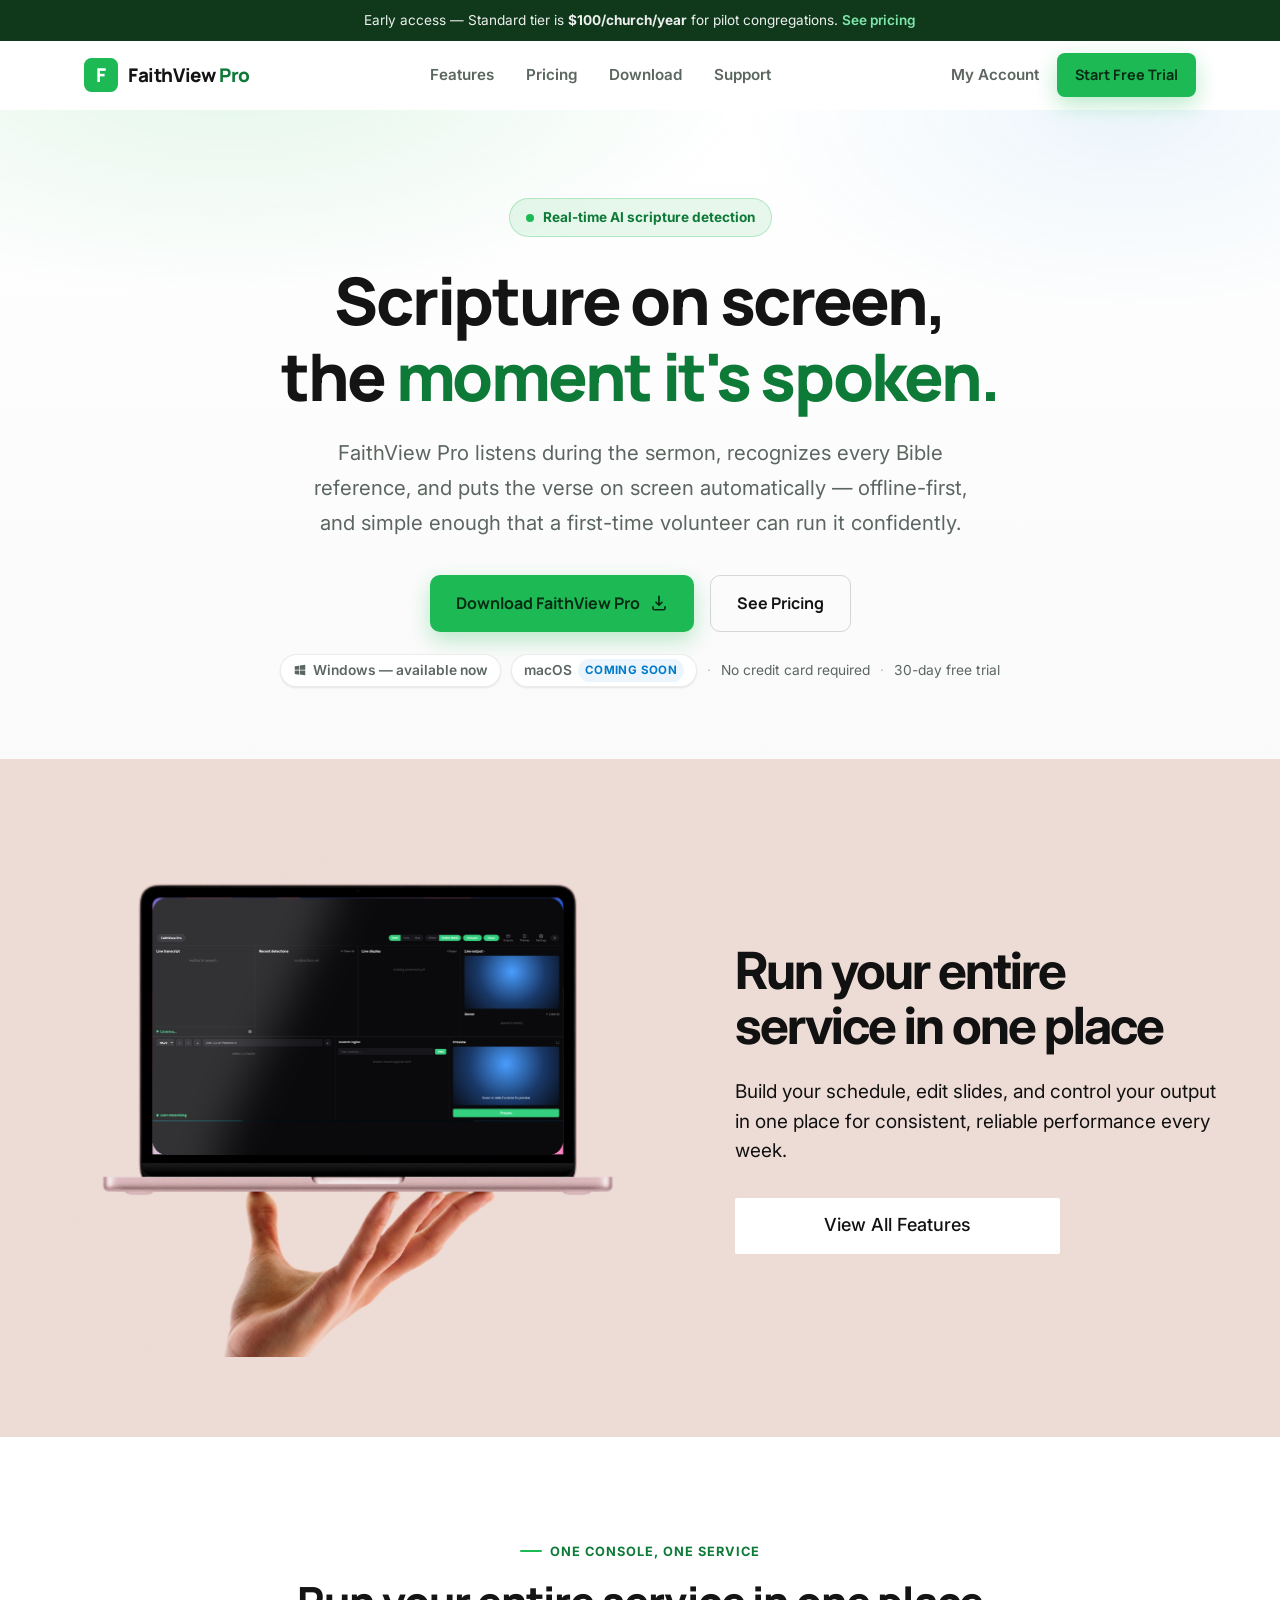
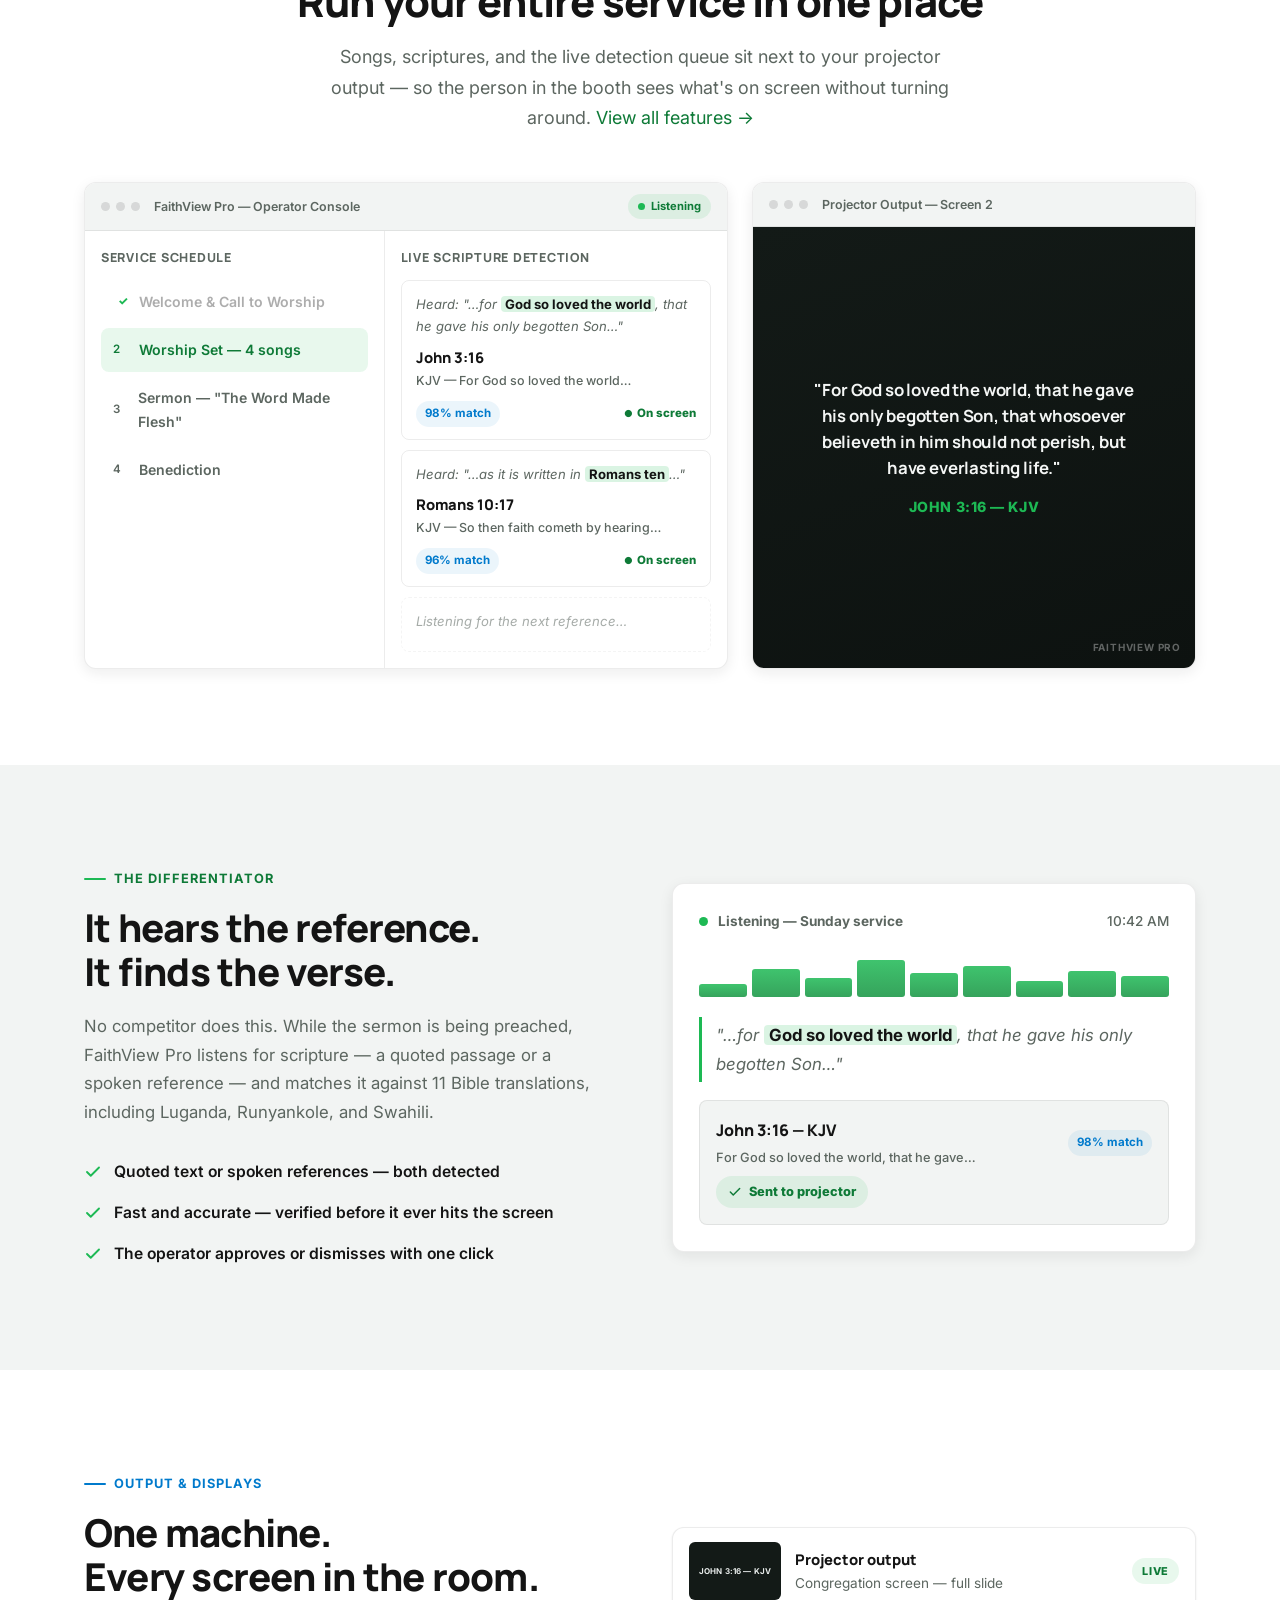
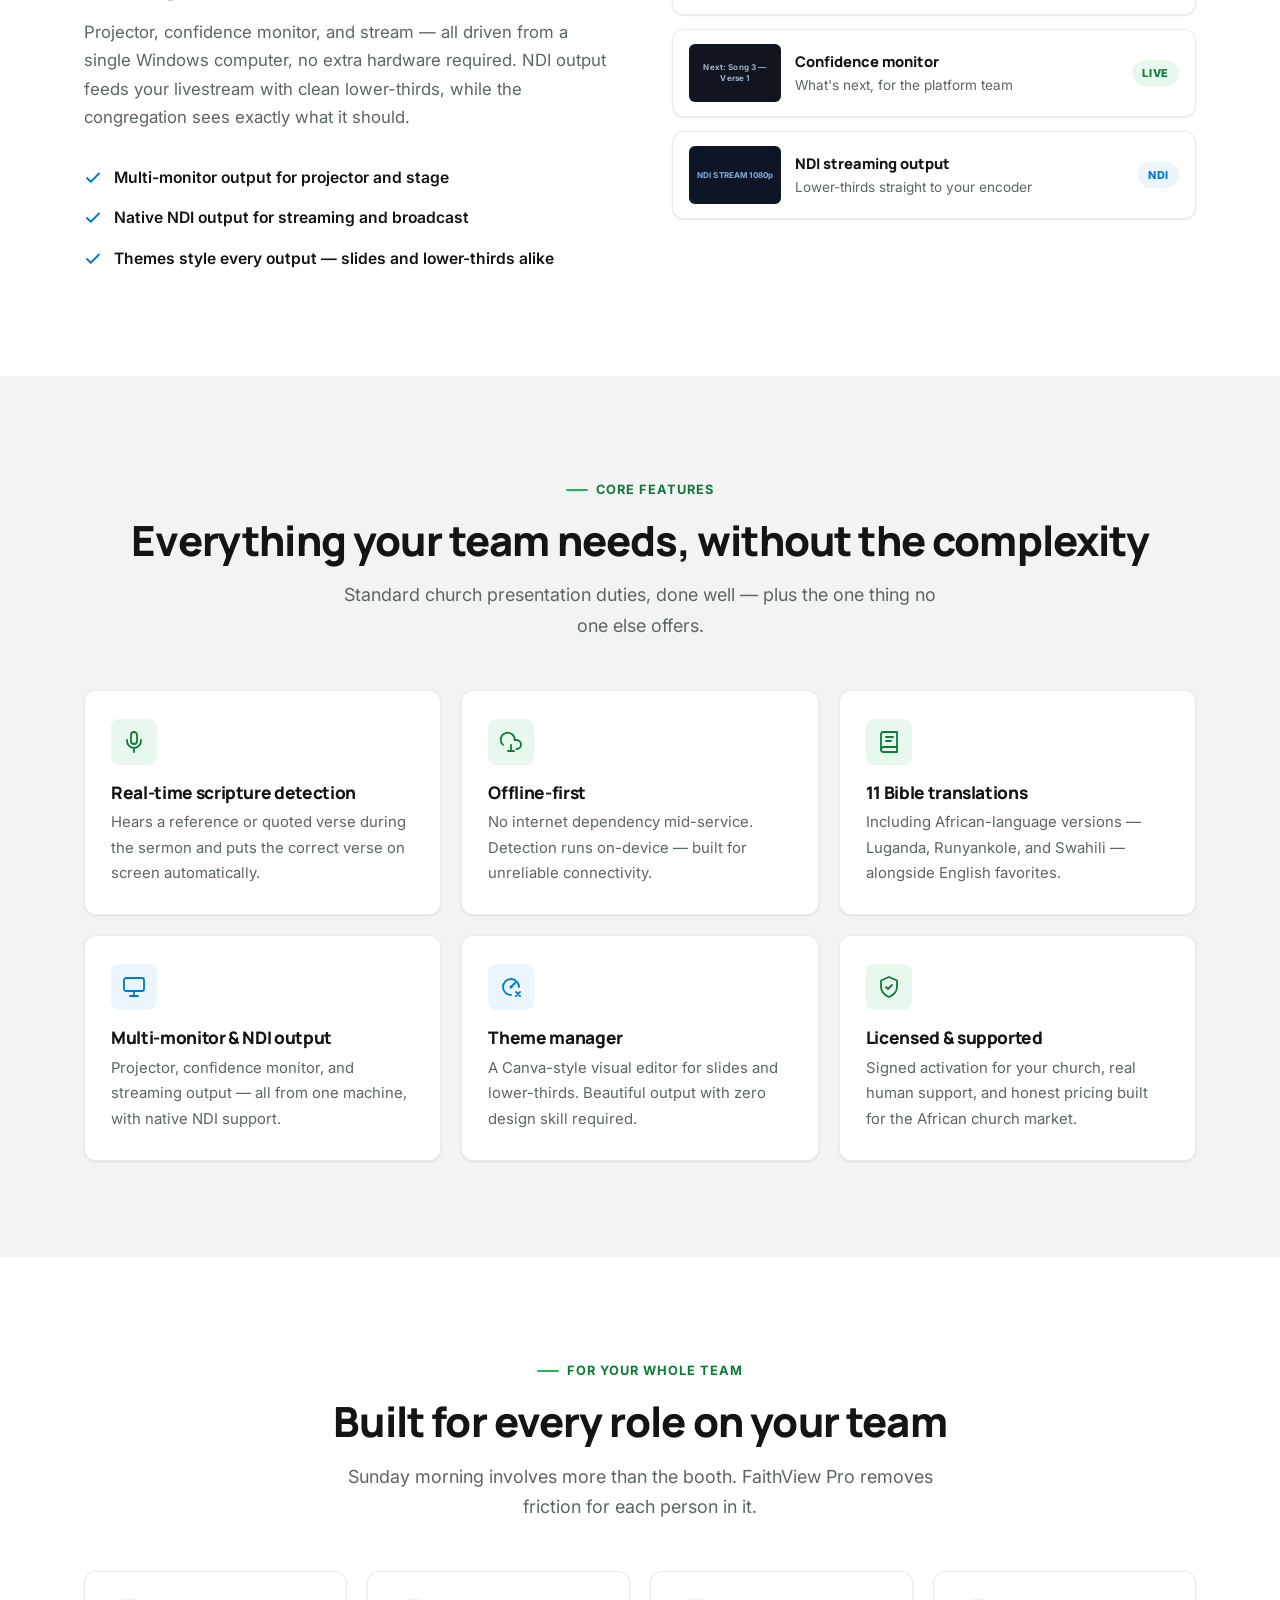
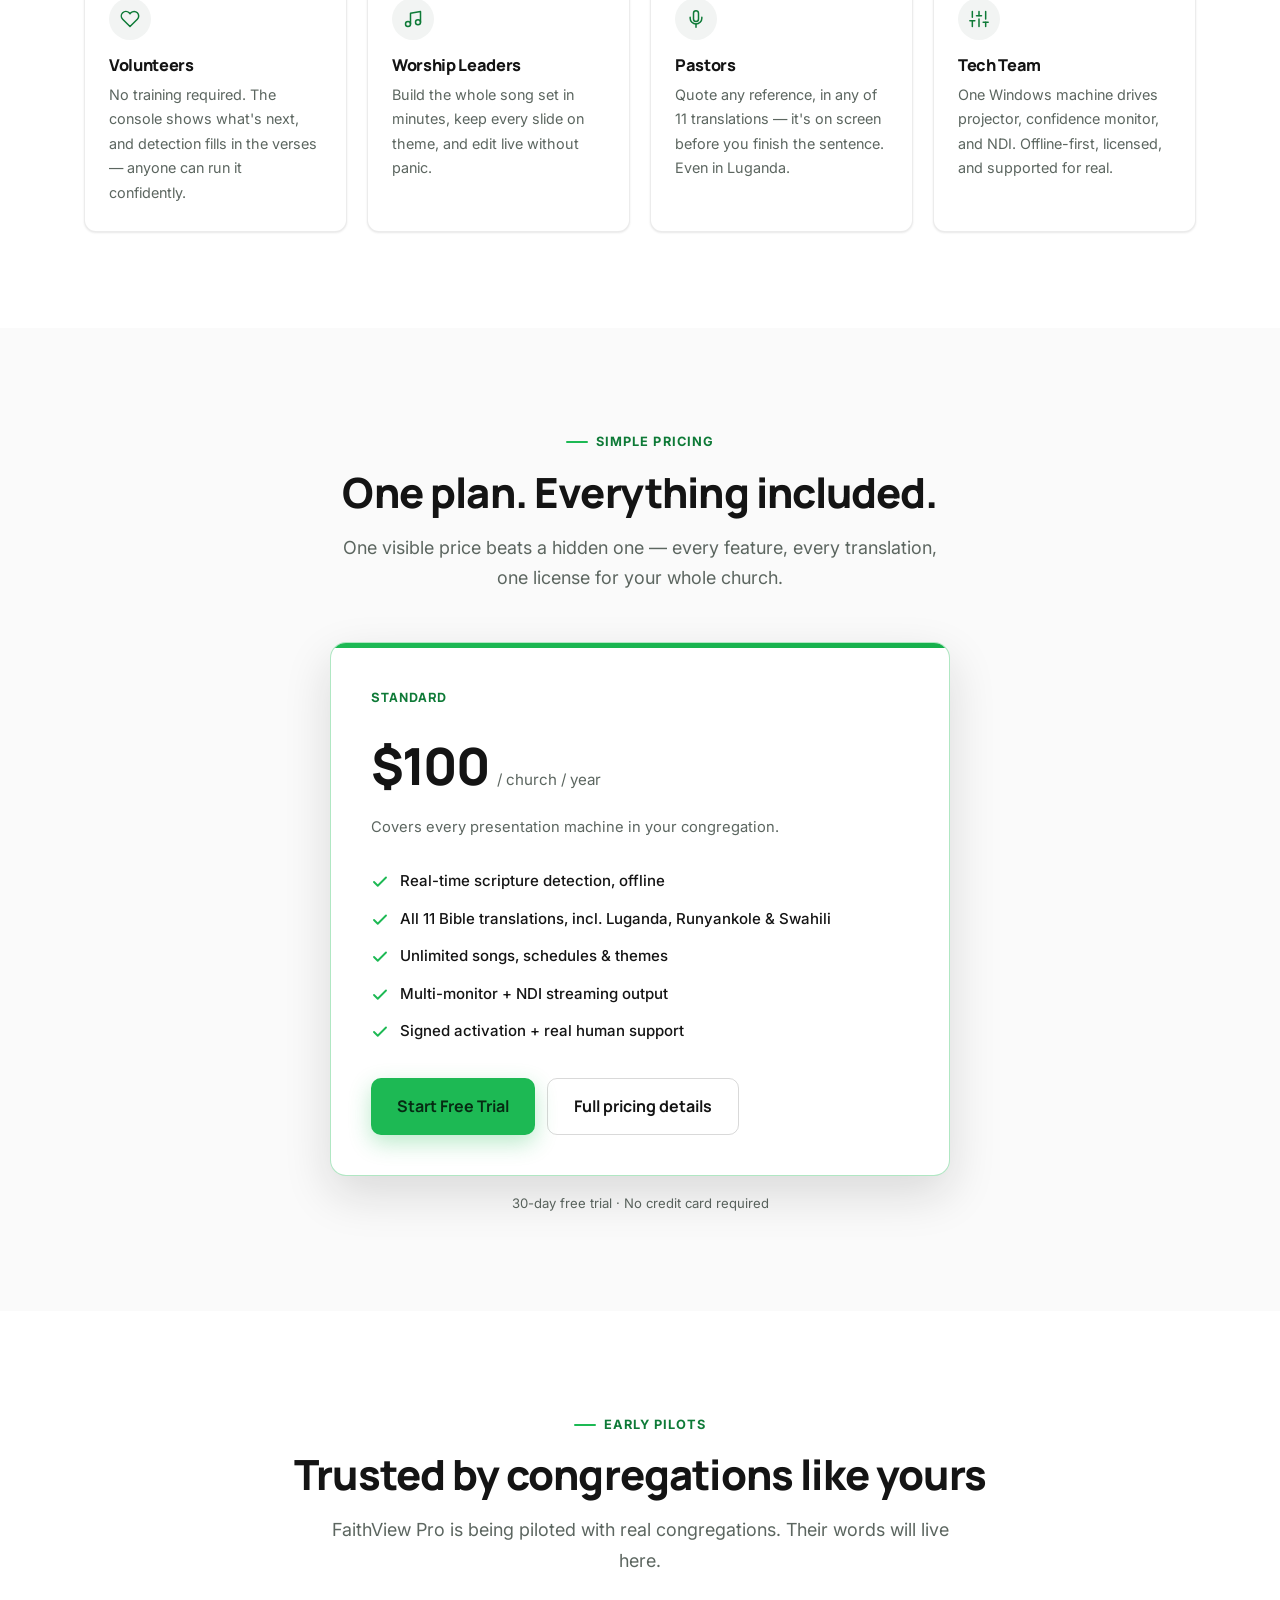
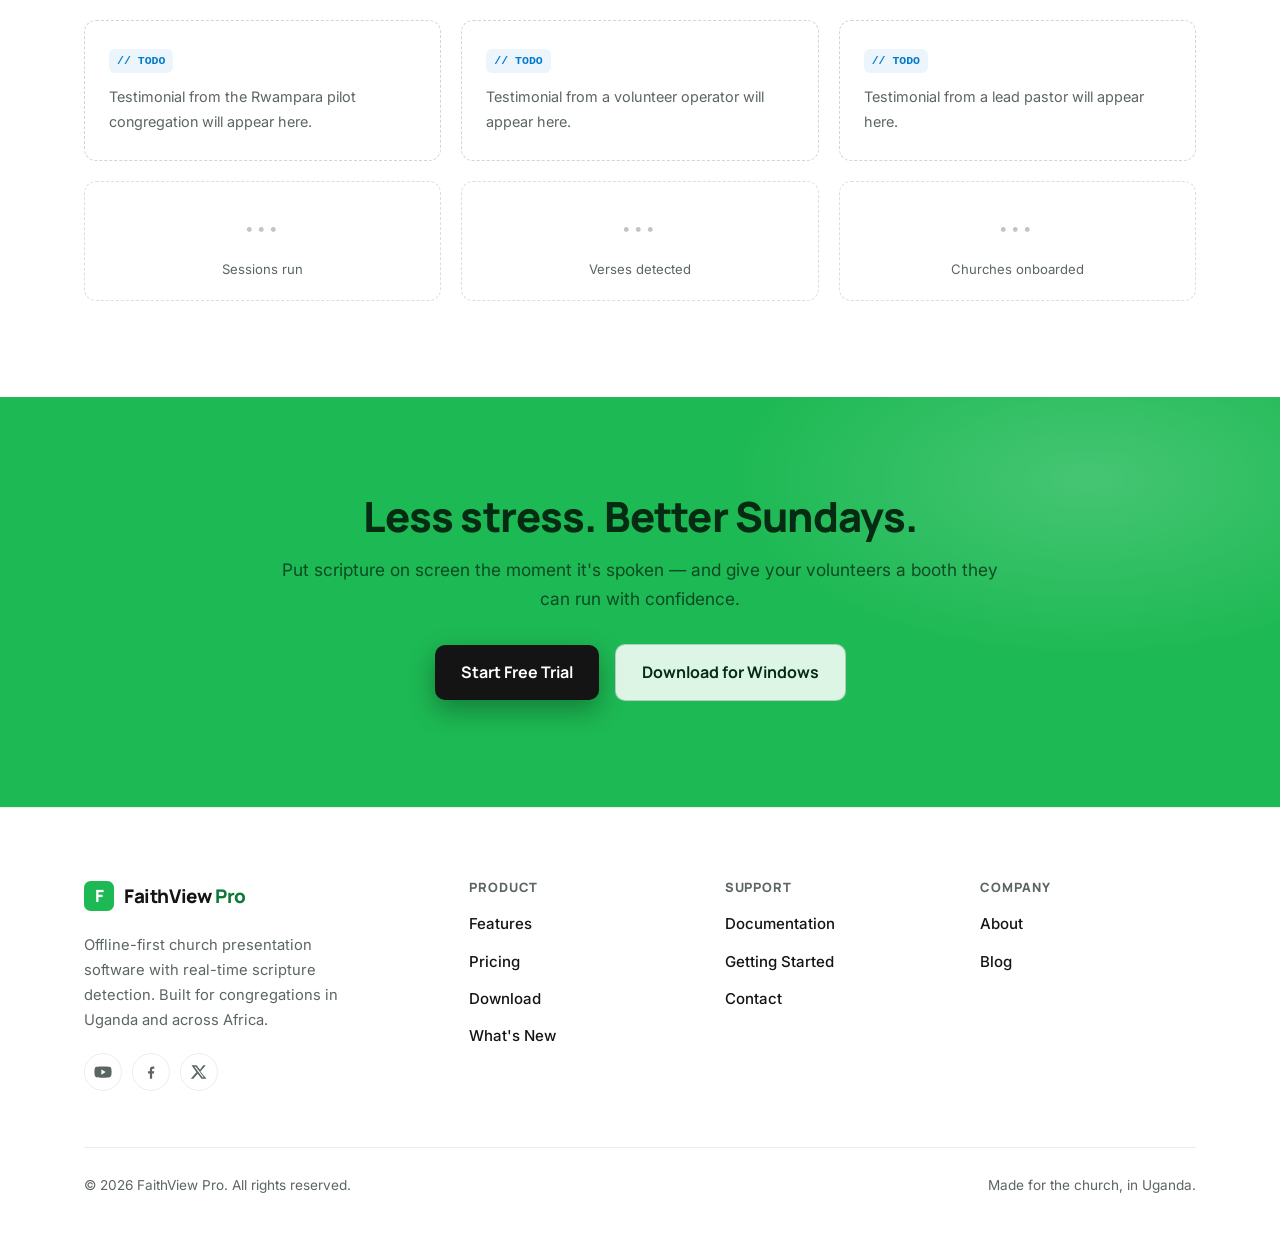
==== index.html @ 0a5eb622 "Initial commit: FaithViewPro website" ====
<!DOCTYPE html>
<html lang="en">
<head>
  <meta charset="UTF-8">
  <meta name="viewport" content="width=device-width, initial-scale=1.0">
  <title>FaithView Pro — Scripture on screen, the moment it's spoken</title>
  <meta name="description" content="FaithView Pro is the offline-first church presentation app with real-time AI scripture detection. Built for volunteers, worship leaders, pastors, and tech teams. $100/church/year.">
  <link rel="icon" href="data:image/svg+xml,%3Csvg xmlns='http://www.w3.org/2000/svg' viewBox='0 0 64 64'%3E%3Crect width='64' height='64' rx='14' fill='%231DB954'/%3E%3Ctext x='32' y='45' font-family='Arial,sans-serif' font-size='36' font-weight='bold' fill='%23ffffff' text-anchor='middle'%3EF%3C/text%3E%3C/svg%3E">
  <link rel="preconnect" href="https://fonts.googleapis.com">
  <link rel="preconnect" href="https://fonts.gstatic.com" crossorigin>
  <link href="https://fonts.googleapis.com/css2?family=Inter:wght@400;500;600&family=Manrope:wght@500;700;800&display=swap" rel="stylesheet">
  <link rel="stylesheet" href="assets/css/styles.css">
</head>
<body>

  <div class="announcement">
    Early access — Standard tier is <strong>$100/church/year</strong> for pilot congregations. <a href="pricing.html">See pricing</a>
  </div>

  <header class="site-header" id="siteHeader">
    <div class="container nav">
      <a class="brand" href="index.html" aria-label="FaithView Pro home">
        <svg class="brand-mark" width="34" height="34" viewBox="0 0 64 64" aria-hidden="true">
          <rect width="64" height="64" rx="14" fill="#1DB954"></rect>
          <text x="32" y="45" font-family="Manrope, Arial, sans-serif" font-size="36" font-weight="800" fill="#ffffff" text-anchor="middle">F</text>
        </svg>
        <span class="brand-name">FaithView <em>Pro</em></span>
      </a>
      <nav aria-label="Primary">
        <ul class="nav-links">
          <li><a href="features.html">Features</a></li>
          <li><a href="pricing.html">Pricing</a></li>
          <li><a href="download.html">Download</a></li>
          <li><a href="support.html">Support</a></li>
        </ul>
      </nav>
      <div class="nav-cta">
        <a class="nav-signin" href="#">My Account</a>
        <a class="btn btn-primary btn-sm" href="download.html">Start Free Trial</a>
        <button class="nav-toggle" id="navToggle" aria-label="Open menu" aria-expanded="false" aria-controls="mobileMenu">
          <svg width="24" height="24" viewBox="0 0 24 24" fill="none" stroke="currentColor" stroke-width="2" stroke-linecap="round" aria-hidden="true"><path d="M4 7h16M4 12h16M4 17h16"></path></svg>
        </button>
      </div>
    </div>
    <div class="mobile-menu" id="mobileMenu">
      <a href="features.html">Features</a>
      <a href="pricing.html">Pricing</a>
      <a href="download.html">Download</a>
      <a href="support.html">Support</a>
      <a href="#">My Account</a>
      <a class="btn btn-primary" href="download.html">Start Free Trial</a>
    </div>
  </header>

  <main>
    <section class="hero">
      <div class="container">
        <div class="hero-inner">
          <div class="hero-badge"><span class="pulse"></span> Real-time AI scripture detection</div>
          <h1>Scripture on screen,<br>the <span class="accent">moment it's spoken.</span></h1>
          <p class="hero-sub">FaithView Pro listens during the sermon, recognizes every Bible reference, and puts the verse on screen automatically — offline-first, and simple enough that a first-time volunteer can run it confidently.</p>
          <div class="hero-ctas">
            <a class="btn btn-primary" href="download.html">
              Download FaithView Pro
              <svg width="18" height="18" viewBox="0 0 24 24" fill="none" stroke="currentColor" stroke-width="2.2" stroke-linecap="round" stroke-linejoin="round" aria-hidden="true"><path d="M12 3v12m0 0 4-4m-4 4-4-4M4 17v2a2 2 0 0 0 2 2h12a2 2 0 0 0 2-2v-2"></path></svg>
            </a>
            <a class="btn btn-outline" href="pricing.html">See Pricing</a>
          </div>
          <div class="hero-trust">
            <span class="os-chip">
              <svg width="14" height="14" viewBox="0 0 24 24" fill="currentColor" aria-hidden="true"><path d="M3 5.6 10.4 4.5v7.1H3V5.6Zm8.5-1.3L21 3v8.6h-9.5V4.3ZM3 13h7.4v7.1L3 19V13Zm8.5 0H21V21l-9.5-1.3V13Z"></path></svg>
              Windows — available now
            </span>
            <span class="os-chip soon">macOS <em>Coming soon</em></span>
            <span class="sep">·</span>
            <span>No credit card required</span>
            <span class="sep">·</span>
            <span>30-day free trial</span>
          </div>
        </div>
      </div>
    </section>

    <section class="service-section">
      <div class="service-content">
        <div class="service-content__media">
          <img
            src="assets/img/faithview-pro-macbook-mockup.png"
            alt="FaithView Pro running on a laptop and phone"
            class="service-content__image"
          />
        </div>

        <div class="service-content__column">
          <h2>
            Run your entire
            <br />
            service in one place
          </h2>

          <p>
            Build your schedule, edit slides, and control your
            output in one place for consistent, reliable
            performance every week.
          </p>

          <a href="#features" class="service-content__button">
            View All Features
          </a>
        </div>
      </div>
    </section>

    <section class="section" id="workspace">
      <div class="container">
        <div class="center reveal">
          <span class="eyebrow">One console, one service</span>
          <h2 class="section-title">Run your entire service in one place</h2>
          <p class="section-lead">Songs, scriptures, and the live detection queue sit next to your projector output — so the person in the booth sees what's on screen without turning around. <a href="features.html">View all features →</a></p>
        </div>
        <div class="workspace-mock reveal">
          <div class="mock-window">
            <div class="mock-titlebar">
              <span class="dots"><span></span><span></span><span></span></span>
              FaithView Pro — Operator Console
              <span class="live-tag">Listening</span>
            </div>
            <div class="console-body">
              <div class="mock-pane">
                <div class="mock-pane-title">Service Schedule</div>
                <div class="sched-item done"><span class="num">1</span> Welcome &amp; Call to Worship</div>
                <div class="sched-item live"><span class="num">2</span> Worship Set — 4 songs</div>
                <div class="sched-item"><span class="num">3</span> Sermon — "The Word Made Flesh"</div>
                <div class="sched-item"><span class="num">4</span> Benediction</div>
              </div>
              <div class="mock-pane">
                <div class="mock-pane-title">Live Scripture Detection</div>
                <div class="feed-item">
                  <div class="heard">Heard: "…for <b>God so loved the world</b>, that he gave his only begotten Son…"</div>
                  <div class="feed-result">
                    <span class="feed-verse">John 3:16 <small>KJV — For God so loved the world…</small></span>
                    <span class="feed-conf">98% match</span>
                    <span class="feed-status">On screen</span>
                  </div>
                </div>
                <div class="feed-item">
                  <div class="heard">Heard: "…as it is written in <b>Romans ten</b>…"</div>
                  <div class="feed-result">
                    <span class="feed-verse">Romans 10:17 <small>KJV — So then faith cometh by hearing…</small></span>
                    <span class="feed-conf">96% match</span>
                    <span class="feed-status">On screen</span>
                  </div>
                </div>
                <div class="feed-item pending">
                  <div class="heard">Listening for the next reference…</div>
                </div>
              </div>
            </div>
          </div>
          <div class="mock-window">
            <div class="mock-titlebar">
              <span class="dots"><span></span><span></span><span></span></span>
              Projector Output — Screen 2
            </div>
            <div class="projector-slide">
              <p class="verse">"For God so loved the world, that he gave his only begotten Son, that whosoever believeth in him should not perish, but have everlasting life."</p>
              <p class="ref">JOHN 3:16 — KJV</p>
              <span class="tag">FaithView Pro</span>
            </div>
          </div>
        </div>
      </div>
    </section>

    <section class="section section-alt">
      <div class="container">
        <div class="showcase reveal">
          <div>
            <span class="eyebrow">The differentiator</span>
            <h2>It hears the reference.<br>It finds the verse.</h2>
            <p>No competitor does this. While the sermon is being preached, FaithView Pro listens for scripture — a quoted passage or a spoken reference — and matches it against 11 Bible translations, including Luganda, Runyankole, and Swahili.</p>
            <ul class="showcase-list">
              <li><svg width="18" height="18" viewBox="0 0 24 24" fill="none" stroke="#1DB954" stroke-width="2.5" stroke-linecap="round" stroke-linejoin="round" aria-hidden="true"><path d="M20 6 9 17l-5-5"></path></svg> Quoted text or spoken references — both detected</li>
              <li><svg width="18" height="18" viewBox="0 0 24 24" fill="none" stroke="#1DB954" stroke-width="2.5" stroke-linecap="round" stroke-linejoin="round" aria-hidden="true"><path d="M20 6 9 17l-5-5"></path></svg> Fast and accurate — verified before it ever hits the screen</li>
              <li><svg width="18" height="18" viewBox="0 0 24 24" fill="none" stroke="#1DB954" stroke-width="2.5" stroke-linecap="round" stroke-linejoin="round" aria-hidden="true"><path d="M20 6 9 17l-5-5"></path></svg> The operator approves or dismisses with one click</li>
            </ul>
          </div>
          <div class="showcase-visual">
            <div class="detect-mock">
              <div class="detect-mock-head"><span class="pulse"></span> Listening — Sunday service <span class="time">10:42 AM</span></div>
              <div class="equalizer" aria-hidden="true"><span></span><span></span><span></span><span></span><span></span><span></span><span></span><span></span><span></span></div>
              <p class="detect-transcript">"…for <b>God so loved the world</b>, that he gave his only begotten Son…"</p>
              <div class="detect-match">
                <div class="detect-match-top">
                  <span class="detect-match-verse">John 3:16 — KJV<small>For God so loved the world, that he gave…</small></span>
                  <span class="detect-conf feed-conf">98% match</span>
                </div>
                <span class="detect-sent"><svg width="14" height="14" viewBox="0 0 24 24" fill="none" stroke="currentColor" stroke-width="2.5" stroke-linecap="round" stroke-linejoin="round" aria-hidden="true"><path d="M20 6 9 17l-5-5"></path></svg> Sent to projector</span>
              </div>
            </div>
          </div>
        </div>
      </div>
    </section>

    <section class="section">
      <div class="container">
        <div class="showcase flip reveal">
          <div class="showcase-visual">
            <div class="outputs-mock">
              <div class="output-tile">
                <div class="screen">JOHN 3:16 — KJV</div>
                <div class="meta"><b>Projector output</b><span>Congregation screen — full slide</span></div>
                <span class="badge-live">Live</span>
              </div>
              <div class="output-tile">
                <div class="screen confidence">Next: Song 3 — Verse 1</div>
                <div class="meta"><b>Confidence monitor</b><span>What's next, for the platform team</span></div>
                <span class="badge-live">Live</span>
              </div>
              <div class="output-tile">
                <div class="screen ndi">NDI STREAM 1080p</div>
                <div class="meta"><b>NDI streaming output</b><span>Lower-thirds straight to your encoder</span></div>
                <span class="badge-live is-blue">NDI</span>
              </div>
            </div>
          </div>
          <div>
            <span class="eyebrow is-blue">Output &amp; displays</span>
            <h2>One machine.<br>Every screen in the room.</h2>
            <p>Projector, confidence monitor, and stream — all driven from a single Windows computer, no extra hardware required. NDI output feeds your livestream with clean lower-thirds, while the congregation sees exactly what it should.</p>
            <ul class="showcase-list">
              <li><svg width="18" height="18" viewBox="0 0 24 24" fill="none" stroke="#007ACC" stroke-width="2.5" stroke-linecap="round" stroke-linejoin="round" aria-hidden="true"><path d="M20 6 9 17l-5-5"></path></svg> Multi-monitor output for projector and stage</li>
              <li><svg width="18" height="18" viewBox="0 0 24 24" fill="none" stroke="#007ACC" stroke-width="2.5" stroke-linecap="round" stroke-linejoin="round" aria-hidden="true"><path d="M20 6 9 17l-5-5"></path></svg> Native NDI output for streaming and broadcast</li>
              <li><svg width="18" height="18" viewBox="0 0 24 24" fill="none" stroke="#007ACC" stroke-width="2.5" stroke-linecap="round" stroke-linejoin="round" aria-hidden="true"><path d="M20 6 9 17l-5-5"></path></svg> Themes style every output — slides and lower-thirds alike</li>
            </ul>
          </div>
        </div>
      </div>
    </section>

    <section class="section section-alt" id="features">
      <div class="container">
        <div class="center reveal">
          <span class="eyebrow">Core features</span>
          <h2 class="section-title">Everything your team needs, without the complexity</h2>
          <p class="section-lead">Standard church presentation duties, done well — plus the one thing no one else offers.</p>
        </div>
        <div class="cards-grid">
          <div class="card reveal">
            <div class="card-icon">
              <svg width="24" height="24" viewBox="0 0 24 24" fill="none" stroke="currentColor" stroke-width="1.8" stroke-linecap="round" stroke-linejoin="round" aria-hidden="true"><path d="M12 2a3 3 0 0 0-3 3v6a3 3 0 0 0 6 0V5a3 3 0 0 0-3-3Z"></path><path d="M19 10v1a7 7 0 0 1-14 0v-1"></path><path d="M12 18v4"></path></svg>
            </div>
            <h3>Real-time scripture detection</h3>
            <p>Hears a reference or quoted verse during the sermon and puts the correct verse on screen automatically.</p>
          </div>
          <div class="card reveal reveal-d1">
            <div class="card-icon">
              <svg width="24" height="24" viewBox="0 0 24 24" fill="none" stroke="currentColor" stroke-width="1.8" stroke-linecap="round" stroke-linejoin="round" aria-hidden="true"><path d="M17.5 19a4.5 4.5 0 0 0 0-9h-1.8A7 7 0 1 0 4 14.9"></path><path d="M9 21h6"></path><path d="M12 15v6"></path></svg>
            </div>
            <h3>Offline-first</h3>
            <p>No internet dependency mid-service. Detection runs on-device — built for unreliable connectivity.</p>
          </div>
          <div class="card reveal reveal-d2">
            <div class="card-icon">
              <svg width="24" height="24" viewBox="0 0 24 24" fill="none" stroke="currentColor" stroke-width="1.8" stroke-linecap="round" stroke-linejoin="round" aria-hidden="true"><path d="M4 19.5A2.5 2.5 0 0 1 6.5 17H20V2H6.5A2.5 2.5 0 0 0 4 4.5v15Z"></path><path d="M4 19.5A2.5 2.5 0 0 0 6.5 22H20v-5"></path><path d="M9 7h7M9 11h5"></path></svg>
            </div>
            <h3>11 Bible translations</h3>
            <p>Including African-language versions — Luganda, Runyankole, and Swahili — alongside English favorites.</p>
          </div>
          <div class="card reveal">
            <div class="card-icon is-blue">
              <svg width="24" height="24" viewBox="0 0 24 24" fill="none" stroke="currentColor" stroke-width="1.8" stroke-linecap="round" stroke-linejoin="round" aria-hidden="true"><rect x="2" y="3" width="20" height="13" rx="2"></rect><path d="M8 21h8M12 16v5"></path></svg>
            </div>
            <h3>Multi-monitor &amp; NDI output</h3>
            <p>Projector, confidence monitor, and streaming output — all from one machine, with native NDI support.</p>
          </div>
          <div class="card reveal reveal-d1">
            <div class="card-icon is-blue">
              <svg width="24" height="24" viewBox="0 0 24 24" fill="none" stroke="currentColor" stroke-width="1.8" stroke-linecap="round" stroke-linejoin="round" aria-hidden="true"><path d="M12 20a8 8 0 1 1 8-8"></path><path d="M12 12l4.5-4.5"></path><circle cx="12" cy="12" r="1.5" fill="currentColor" stroke="none"></circle><path d="M17 17l4 4M21 17l-4 4"></path></svg>
            </div>
            <h3>Theme manager</h3>
            <p>A Canva-style visual editor for slides and lower-thirds. Beautiful output with zero design skill required.</p>
          </div>
          <div class="card reveal reveal-d2">
            <div class="card-icon">
              <svg width="24" height="24" viewBox="0 0 24 24" fill="none" stroke="currentColor" stroke-width="1.8" stroke-linecap="round" stroke-linejoin="round" aria-hidden="true"><path d="M12 2 4 5.5v6c0 5 3.4 8.6 8 10.5 4.6-1.9 8-5.5 8-10.5v-6L12 2Z"></path><path d="m9 12 2 2 4-4"></path></svg>
            </div>
            <h3>Licensed &amp; supported</h3>
            <p>Signed activation for your church, real human support, and honest pricing built for the African church market.</p>
          </div>
        </div>
      </div>
    </section>

    <section class="section" id="roles">
      <div class="container">
        <div class="center reveal">
          <span class="eyebrow">For your whole team</span>
          <h2 class="section-title">Built for every role on your team</h2>
          <p class="section-lead">Sunday morning involves more than the booth. FaithView Pro removes friction for each person in it.</p>
        </div>
        <div class="roles-grid">
          <div class="role-card reveal">
            <div class="role-icon">
              <svg width="20" height="20" viewBox="0 0 24 24" fill="none" stroke="currentColor" stroke-width="1.8" stroke-linecap="round" stroke-linejoin="round" aria-hidden="true"><path d="M20.8 4.6a5.5 5.5 0 0 0-7.8 0L12 5.7l-1-1.1a5.5 5.5 0 0 0-7.8 7.8L12 21l8.8-8.6a5.5 5.5 0 0 0 0-7.8Z"></path></svg>
            </div>
            <h3>Volunteers</h3>
            <p>No training required. The console shows what's next, and detection fills in the verses — anyone can run it confidently.</p>
          </div>
          <div class="role-card reveal reveal-d1">
            <div class="role-icon">
              <svg width="20" height="20" viewBox="0 0 24 24" fill="none" stroke="currentColor" stroke-width="1.8" stroke-linecap="round" stroke-linejoin="round" aria-hidden="true"><path d="M9 18V5l12-2v13"></path><circle cx="6" cy="18" r="3"></circle><circle cx="18" cy="16" r="3"></circle></svg>
            </div>
            <h3>Worship Leaders</h3>
            <p>Build the whole song set in minutes, keep every slide on theme, and edit live without panic.</p>
          </div>
          <div class="role-card reveal reveal-d2">
            <div class="role-icon">
              <svg width="20" height="20" viewBox="0 0 24 24" fill="none" stroke="currentColor" stroke-width="1.8" stroke-linecap="round" stroke-linejoin="round" aria-hidden="true"><path d="M12 2a3 3 0 0 0-3 3v7a3 3 0 0 0 6 0V5a3 3 0 0 0-3-3Z"></path><path d="M19 10v1a7 7 0 0 1-14 0v-1"></path><path d="M12 18v4"></path></svg>
            </div>
            <h3>Pastors</h3>
            <p>Quote any reference, in any of 11 translations — it's on screen before you finish the sentence. Even in Luganda.</p>
          </div>
          <div class="role-card reveal reveal-d3">
            <div class="role-icon">
              <svg width="20" height="20" viewBox="0 0 24 24" fill="none" stroke="currentColor" stroke-width="1.8" stroke-linecap="round" stroke-linejoin="round" aria-hidden="true"><path d="M4 21v-7M4 10V3M12 21v-9M12 8V3M20 21v-5M20 12V3"></path><path d="M1 14h6M9 8h6M17 16h6"></path></svg>
            </div>
            <h3>Tech Team</h3>
            <p>One Windows machine drives projector, confidence monitor, and NDI. Offline-first, licensed, and supported for real.</p>
          </div>
        </div>
      </div>
    </section>

    <section class="section section-soft" id="pricing">
      <div class="container">
        <div class="center reveal">
          <span class="eyebrow">Simple pricing</span>
          <h2 class="section-title">One plan. Everything included.</h2>
          <p class="section-lead">One visible price beats a hidden one — every feature, every translation, one license for your whole church.</p>
        </div>
        <div class="pricing-teaser reveal">
          <div class="price-card">
            <span class="price-tier">Standard</span>
            <div class="price-row"><span class="amount">$100</span><span class="per">/ church / year</span></div>
            <p class="price-note">Covers every presentation machine in your congregation.</p>
            <ul class="price-includes">
              <li><svg width="18" height="18" viewBox="0 0 24 24" fill="none" stroke="#1DB954" stroke-width="2.5" stroke-linecap="round" stroke-linejoin="round" aria-hidden="true"><path d="M20 6 9 17l-5-5"></path></svg> Real-time scripture detection, offline</li>
              <li><svg width="18" height="18" viewBox="0 0 24 24" fill="none" stroke="#1DB954" stroke-width="2.5" stroke-linecap="round" stroke-linejoin="round" aria-hidden="true"><path d="M20 6 9 17l-5-5"></path></svg> All 11 Bible translations, incl. Luganda, Runyankole &amp; Swahili</li>
              <li><svg width="18" height="18" viewBox="0 0 24 24" fill="none" stroke="#1DB954" stroke-width="2.5" stroke-linecap="round" stroke-linejoin="round" aria-hidden="true"><path d="M20 6 9 17l-5-5"></path></svg> Unlimited songs, schedules &amp; themes</li>
              <li><svg width="18" height="18" viewBox="0 0 24 24" fill="none" stroke="#1DB954" stroke-width="2.5" stroke-linecap="round" stroke-linejoin="round" aria-hidden="true"><path d="M20 6 9 17l-5-5"></path></svg> Multi-monitor + NDI streaming output</li>
              <li><svg width="18" height="18" viewBox="0 0 24 24" fill="none" stroke="#1DB954" stroke-width="2.5" stroke-linecap="round" stroke-linejoin="round" aria-hidden="true"><path d="M20 6 9 17l-5-5"></path></svg> Signed activation + real human support</li>
            </ul>
            <div class="price-ctas">
              <a class="btn btn-primary" href="download.html">Start Free Trial</a>
              <a class="btn btn-outline" href="pricing.html">Full pricing details</a>
            </div>
          </div>
          <p class="price-fineprint">30-day free trial · No credit card required</p>
        </div>
      </div>
    </section>

    <section class="section" id="social-proof">
      <div class="container">
        <div class="center reveal">
          <span class="eyebrow">Early pilots</span>
          <h2 class="section-title">Trusted by congregations like yours</h2>
          <p class="section-lead">FaithView Pro is being piloted with real congregations. Their words will live here.</p>
        </div>
        <!-- TODO: replace with real testimonials from the Rwampara pilot congregation once available — do not ship placeholder text to production -->
        <div class="placeholder-grid">
          <div class="quote-placeholder reveal">
            <span class="ph-tag">// TODO</span>
            <p>Testimonial from the Rwampara pilot congregation will appear here.</p>
          </div>
          <div class="quote-placeholder reveal reveal-d1">
            <span class="ph-tag">// TODO</span>
            <p>Testimonial from a volunteer operator will appear here.</p>
          </div>
          <div class="quote-placeholder reveal reveal-d2">
            <span class="ph-tag">// TODO</span>
            <p>Testimonial from a lead pastor will appear here.</p>
          </div>
        </div>
        <!-- TODO: replace with real pilot numbers (sessions run, verses detected, churches onboarded) once measured -->
        <div class="stats-placeholder">
          <div class="stat-placeholder"><div class="value">···</div><div class="label">Sessions run</div></div>
          <div class="stat-placeholder"><div class="value">···</div><div class="label">Verses detected</div></div>
          <div class="stat-placeholder"><div class="value">···</div><div class="label">Churches onboarded</div></div>
        </div>
      </div>
    </section>

    <section class="section cta-band">
      <div class="container">
        <div class="cta-band-inner reveal">
          <h2>Less stress. Better Sundays.</h2>
          <p>Put scripture on screen the moment it's spoken — and give your volunteers a booth they can run with confidence.</p>
          <a class="btn btn-dark" href="download.html">Start Free Trial</a>
          <a class="btn btn-outline" style="background:rgba(255,255,255,.85); border-color:rgba(6,43,19,.2); color:#062b13;" href="download.html">Download for Windows</a>
        </div>
      </div>
    </section>
  </main>

  <footer class="site-footer">
    <div class="container">
      <div class="footer-grid">
        <div class="footer-brand">
          <a class="brand" href="index.html">
            <svg class="brand-mark" width="30" height="30" viewBox="0 0 64 64" aria-hidden="true">
              <rect width="64" height="64" rx="14" fill="#1DB954"></rect>
              <text x="32" y="45" font-family="Manrope, Arial, sans-serif" font-size="36" font-weight="800" fill="#ffffff" text-anchor="middle">F</text>
            </svg>
            <span class="brand-name">FaithView <em>Pro</em></span>
          </a>
          <p>Offline-first church presentation software with real-time scripture detection. Built for congregations in Uganda and across Africa.</p>
          <!-- TODO: replace with real social profiles when available -->
          <div class="footer-social">
            <a href="#" aria-label="YouTube"><svg width="18" height="18" viewBox="0 0 24 24" fill="currentColor" aria-hidden="true"><path d="M23 7.2a3 3 0 0 0-2.1-2.1C19 4.5 12 4.5 12 4.5s-7 0-8.9.6A3 3 0 0 0 1 7.2 31 31 0 0 0 .5 12 31 31 0 0 0 1 16.8a3 3 0 0 0 2.1 2.1c1.9.6 8.9.6 8.9.6s7 0 8.9-.6a3 3 0 0 0 2.1-2.1A31 31 0 0 0 23.5 12 31 31 0 0 0 23 7.2ZM9.8 15.5v-7l5.8 3.5-5.8 3.5Z"></path></svg></a>
            <a href="#" aria-label="Facebook"><svg width="18" height="18" viewBox="0 0 24 24" fill="currentColor" aria-hidden="true"><path d="M13.5 21v-7h2.4l.4-3h-2.8V9.1c0-.9.2-1.5 1.5-1.5h1.4V4.9c-.3 0-1.2-.1-2.2-.1-2.2 0-3.7 1.3-3.7 3.8V11H8v3h2.5v7h3Z"></path></svg></a>
            <a href="#" aria-label="X"><svg width="18" height="18" viewBox="0 0 24 24" fill="currentColor" aria-hidden="true"><path d="M17.7 3H21l-7.1 8.2L22 21h-6.6l-5.1-6.7L4.3 21H1l7.6-8.8L2 3h6.8l4.6 6.1L17.7 3Zm-1.1 16h1.8L7.8 4.9H5.9L16.6 19Z"></path></svg></a>
          </div>
        </div>
        <div class="footer-col">
          <h4>Product</h4>
          <ul>
            <li><a href="features.html">Features</a></li>
            <li><a href="pricing.html">Pricing</a></li>
            <li><a href="download.html">Download</a></li>
            <!-- TODO: add What's New / changelog page -->
            <li><a href="#">What's New</a></li>
          </ul>
        </div>
        <div class="footer-col">
          <h4>Support</h4>
          <ul>
            <li><a href="support.html">Documentation</a></li>
            <li><a href="support.html#getting-started">Getting Started</a></li>
            <li><a href="support.html#contact">Contact</a></li>
          </ul>
        </div>
        <div class="footer-col">
          <h4>Company</h4>
          <ul>
            <!-- TODO: add About page when ready -->
            <li><a href="#">About</a></li>
            <li><a href="#">Blog</a></li>
          </ul>
        </div>
      </div>
      <div class="footer-bottom">
        <span>© <span id="year">2026</span> FaithView Pro. All rights reserved.</span>
        <span>Made for the church, in Uganda.</span>
      </div>
    </div>
  </footer>

  <script src="assets/js/app.js"></script>
</body>
</html>
---- assets/css/styles.css ----
:root {
  --green: #1DB954;
  --green-dark: #169c46;
  --green-deep: #0e7a37;
  --green-tint: rgba(29, 185, 84, 0.1);
  --blue: #007ACC;
  --blue-tint: rgba(0, 122, 204, 0.08);
  --surface: #ffffff;
  --surface-soft: #fafafa;
  --surface-alt: #f2f4f3;
  --text: #141414;
  --text-muted: #5c6660;
  --line: rgba(20, 20, 20, 0.08);
  --shadow-sm: 0 1px 2px rgba(20, 20, 20, 0.06), 0 1px 3px rgba(20, 20, 20, 0.04);
  --shadow-md: 0 4px 14px rgba(20, 20, 20, 0.08);
  --shadow-lg: 0 18px 48px rgba(20, 20, 20, 0.14);
  --radius: 12px;
  --radius-sm: 8px;
  --font-head: "Manrope", "Inter", -apple-system, BlinkMacSystemFont, "Segoe UI", sans-serif;
  --font-body: "Inter", -apple-system, BlinkMacSystemFont, "Segoe UI", Roboto, sans-serif;
}

* { margin: 0; padding: 0; box-sizing: border-box; }

html { scroll-behavior: smooth; }

body {
  font-family: var(--font-body);
  color: var(--text);
  background: var(--surface);
  line-height: 1.7;
  font-size: 16px;
  -webkit-font-smoothing: antialiased;
}

img { max-width: 100%; display: block; }

a { color: var(--green-deep); text-decoration: none; }
a:hover { text-decoration: underline; }

h1, h2, h3, h4 {
  font-family: var(--font-head);
  line-height: 1.15;
  letter-spacing: -0.02em;
  color: var(--text);
  text-wrap: balance;
}

.container { max-width: 1160px; margin: 0 auto; padding: 0 24px; }

.section { padding: 96px 0; }
.section-alt { background: var(--surface-alt); }
.section-soft { background: var(--surface-soft); }

.eyebrow {
  display: inline-flex;
  align-items: center;
  gap: 8px;
  font-size: 0.8rem;
  font-weight: 700;
  letter-spacing: 0.08em;
  text-transform: uppercase;
  color: var(--green-deep);
  margin-bottom: 16px;
}
.eyebrow::before {
  content: "";
  width: 22px;
  height: 2px;
  background: var(--green);
  border-radius: 2px;
}
.eyebrow.is-blue { color: var(--blue); }
.eyebrow.is-blue::before { background: var(--blue); }

.section-title { font-size: clamp(1.8rem, 3.4vw, 2.6rem); font-weight: 800; margin-bottom: 16px; }
.section-lead { font-size: 1.125rem; color: var(--text-muted); max-width: 620px; }
.center { text-align: center; }
.center .section-lead { margin-left: auto; margin-right: auto; }

.btn {
  display: inline-flex;
  align-items: center;
  justify-content: center;
  gap: 10px;
  font-family: var(--font-head);
  font-weight: 700;
  font-size: 1rem;
  padding: 14px 26px;
  border-radius: 10px;
  border: none;
  cursor: pointer;
  transition: transform 0.18s ease, box-shadow 0.18s ease, background 0.18s ease, border-color 0.18s ease, color 0.18s ease;
  text-decoration: none;
  white-space: nowrap;
}
.btn:hover { text-decoration: none; transform: translateY(-2px); }
.btn:active { transform: translateY(0); }

.btn-primary {
  background: var(--green);
  color: #062b13;
  box-shadow: 0 8px 22px rgba(29, 185, 84, 0.3);
}
.btn-primary:hover { background: var(--green-dark); color: #062b13; box-shadow: 0 12px 28px rgba(29, 185, 84, 0.36); }

.btn-outline {
  background: transparent;
  color: var(--text);
  border: 1.5px solid rgba(20, 20, 20, 0.16);
}
.btn-outline:hover { border-color: var(--green); color: var(--green-deep); background: var(--green-tint); }

.btn-blue {
  background: var(--blue);
  color: #fff;
  box-shadow: 0 8px 22px rgba(0, 122, 204, 0.25);
}
.btn-blue:hover { background: #006ab5; color: #fff; }

.btn-dark {
  background: #141414;
  color: #fff;
  box-shadow: 0 10px 26px rgba(4, 20, 10, 0.35);
}
.btn-dark:hover { background: #000; color: #fff; }

.btn-sm { padding: 10px 18px; font-size: 0.9rem; border-radius: var(--radius-sm); }
.btn[disabled] { opacity: 0.5; cursor: not-allowed; transform: none; }

.announcement {
  background: #10391c;
  color: rgba(255, 255, 255, 0.92);
  font-size: 0.85rem;
  text-align: center;
  padding: 9px 16px;
}
.announcement a { color: #7fe6ac; font-weight: 600; }
.announcement a:hover { text-decoration: underline; }

.site-header {
  position: sticky;
  top: 0;
  z-index: 100;
  background: rgba(255, 255, 255, 0.86);
  backdrop-filter: saturate(180%) blur(14px);
  -webkit-backdrop-filter: saturate(180%) blur(14px);
  border-bottom: 1px solid transparent;
  transition: border-color 0.2s ease, box-shadow 0.2s ease;
}
.site-header.scrolled { border-bottom-color: var(--line); box-shadow: 0 4px 20px rgba(20, 20, 20, 0.05); }

.nav { display: flex; align-items: center; justify-content: space-between; height: 68px; gap: 24px; }

.brand { display: inline-flex; align-items: center; gap: 10px; font-family: var(--font-head); font-weight: 800; font-size: 1.18rem; letter-spacing: -0.02em; color: var(--text); text-decoration: none; }
.brand:hover { text-decoration: none; }
.brand-mark { flex: none; }
.brand-name em { font-style: normal; color: var(--green-deep); }

.nav-links { display: flex; align-items: center; gap: 4px; list-style: none; }
.nav-links a {
  display: block;
  padding: 8px 14px;
  border-radius: var(--radius-sm);
  font-weight: 600;
  font-size: 0.95rem;
  color: var(--text-muted);
  text-decoration: none;
  transition: color 0.15s ease, background 0.15s ease;
}
.nav-links a:hover { color: var(--text); background: var(--surface-alt); text-decoration: none; }
.nav-links a.active { color: var(--green-deep); background: var(--green-tint); }

.nav-cta { display: flex; align-items: center; gap: 18px; }
.nav-signin { font-weight: 600; font-size: 0.95rem; color: var(--text-muted); }
.nav-signin:hover { color: var(--text); text-decoration: none; }

.nav-toggle {
  display: none;
  background: none;
  border: none;
  cursor: pointer;
  padding: 8px;
  border-radius: var(--radius-sm);
  color: var(--text);
}
.nav-toggle:hover { background: var(--surface-alt); }

.mobile-menu {
  display: none;
  border-top: 1px solid var(--line);
  background: #fff;
  padding: 12px 24px 20px;
}
.mobile-menu.open { display: block; }
.mobile-menu a {
  display: block;
  padding: 12px 8px;
  font-weight: 600;
  color: var(--text);
  border-bottom: 1px solid var(--line);
  text-decoration: none;
}
.mobile-menu a:last-child { border-bottom: none; }
.mobile-menu a.active { color: var(--green-deep); }
.mobile-menu .btn { margin-top: 12px; width: 100%; }

.hero {
  position: relative;
  overflow: hidden;
  padding: 88px 0 72px;
  background:
    radial-gradient(900px 420px at 18% -10%, rgba(29, 185, 84, 0.13), transparent 60%),
    radial-gradient(700px 380px at 88% 0%, rgba(0, 122, 204, 0.07), transparent 55%),
    linear-gradient(180deg, #ffffff 0%, #fafafa 100%);
}
.hero-inner { text-align: center; max-width: 880px; margin: 0 auto; }

.hero-badge {
  display: inline-flex;
  align-items: center;
  gap: 9px;
  background: var(--green-tint);
  border: 1px solid rgba(29, 185, 84, 0.25);
  color: var(--green-deep);
  font-weight: 700;
  font-size: 0.85rem;
  padding: 7px 16px;
  border-radius: 999px;
  margin-bottom: 26px;
}
.hero-badge .pulse {
  width: 8px; height: 8px; border-radius: 50%;
  background: var(--green);
  animation: pulse 2s infinite;
}
@keyframes pulse {
  0% { box-shadow: 0 0 0 0 rgba(29, 185, 84, 0.45); }
  70% { box-shadow: 0 0 0 9px rgba(29, 185, 84, 0); }
  100% { box-shadow: 0 0 0 0 rgba(29, 185, 84, 0); }
}

.hero h1 {
  font-size: clamp(2.5rem, 5.4vw, 4.1rem);
  font-weight: 800;
  letter-spacing: -0.035em;
  margin-bottom: 22px;
}
.hero h1 .accent {
  color: var(--green-deep);
  position: relative;
  white-space: nowrap;
}
.hero-sub {
  font-size: clamp(1.05rem, 1.6vw, 1.3rem);
  color: var(--text-muted);
  max-width: 660px;
  margin: 0 auto 34px;
}

.hero-ctas { display: flex; justify-content: center; gap: 16px; flex-wrap: wrap; margin-bottom: 22px; }

.hero-trust {
  display: flex;
  justify-content: center;
  flex-wrap: wrap;
  gap: 8px 10px;
  align-items: center;
  color: var(--text-muted);
  font-size: 0.86rem;
}
.hero-trust .sep { opacity: 0.4; }
.os-chip {
  display: inline-flex;
  align-items: center;
  gap: 6px;
  font-weight: 600;
  background: #fff;
  border: 1px solid var(--line);
  padding: 4px 12px;
  border-radius: 999px;
  box-shadow: var(--shadow-sm);
}
.os-chip.soon { color: var(--text-muted); }
.os-chip.soon em { font-style: normal; font-size: 0.72rem; font-weight: 700; color: var(--blue); background: var(--blue-tint); padding: 2px 7px; border-radius: 999px; letter-spacing: 0.03em; text-transform: uppercase; }

.hero-shot { margin-top: 64px; }
.hero-shot img {
  width: 100%;
  max-width: 1020px;
  margin: 0 auto;
  border-radius: 18px;
  box-shadow: var(--shadow-lg);
}
.hero-shot figcaption {
  text-align: center;
  color: var(--text-muted);
  font-size: 0.85rem;
  margin-top: 18px;
}

.workspace-mock {
  display: grid;
  grid-template-columns: 1.45fr 1fr;
  gap: 24px;
  align-items: stretch;
  margin-top: 48px;
}
.mock-window {
  background: #fff;
  border: 1px solid var(--line);
  border-radius: var(--radius);
  box-shadow: var(--shadow-md);
  overflow: hidden;
  display: flex;
  flex-direction: column;
}
.mock-titlebar {
  display: flex;
  align-items: center;
  gap: 8px;
  padding: 11px 16px;
  background: var(--surface-alt);
  border-bottom: 1px solid var(--line);
  font-size: 0.78rem;
  font-weight: 600;
  color: var(--text-muted);
}
.mock-titlebar .dots { display: flex; gap: 6px; margin-right: 6px; }
.mock-titlebar .dots span { width: 9px; height: 9px; border-radius: 50%; background: rgba(20, 20, 20, 0.12); }
.mock-titlebar .live-tag {
  margin-left: auto;
  display: inline-flex;
  align-items: center;
  gap: 6px;
  font-size: 0.7rem;
  font-weight: 700;
  color: var(--green-deep);
  background: var(--green-tint);
  padding: 3px 10px;
  border-radius: 999px;
}
.mock-titlebar .live-tag::before { content: ""; width: 7px; height: 7px; border-radius: 50%; background: var(--green); animation: pulse 2s infinite; }

.console-body { display: grid; grid-template-columns: 1fr 1.15fr; min-height: 300px; }
.mock-pane { padding: 16px; }
.mock-pane + .mock-pane { border-left: 1px solid var(--line); }
.mock-pane-title { font-family: var(--font-head); font-weight: 800; font-size: 0.78rem; letter-spacing: 0.06em; text-transform: uppercase; color: var(--text-muted); margin-bottom: 12px; }

.sched-item {
  display: flex;
  align-items: center;
  gap: 10px;
  padding: 10px 12px;
  border-radius: var(--radius-sm);
  font-size: 0.88rem;
  font-weight: 600;
  color: var(--text-muted);
}
.sched-item + .sched-item { margin-top: 4px; }
.sched-item .num { font-size: 0.72rem; color: var(--text-muted); width: 16px; }
.sched-item.done { color: rgba(20, 20, 20, 0.35); }
.sched-item.done .num { visibility: hidden; position: relative; }
.sched-item.done .num::after { content: "✓"; visibility: visible; color: var(--green); font-weight: 800; }
.sched-item.live { background: var(--green-tint); color: var(--green-deep); }
.sched-item.live .num { color: var(--green-deep); }

.feed-item { border: 1px solid var(--line); border-radius: var(--radius-sm); padding: 12px 14px; }
.feed-item + .feed-item { margin-top: 10px; }
.feed-item .heard { font-size: 0.82rem; color: var(--text-muted); font-style: italic; margin-bottom: 7px; }
.feed-item .heard b { font-style: normal; color: var(--text); background: rgba(29, 185, 84, 0.16); border-radius: 4px; padding: 0 4px; font-weight: 700; }
.feed-result { display: flex; align-items: center; justify-content: space-between; gap: 10px; flex-wrap: wrap; }
.feed-verse { font-family: var(--font-head); font-weight: 800; font-size: 0.92rem; color: var(--text); }
.feed-verse small { display: block; font-family: var(--font-body); font-weight: 500; font-size: 0.78rem; color: var(--text-muted); }
.feed-conf {
  font-size: 0.72rem;
  font-weight: 700;
  color: var(--blue);
  background: var(--blue-tint);
  border-radius: 999px;
  padding: 3px 9px;
  white-space: nowrap;
}
.feed-status {
  font-size: 0.72rem;
  font-weight: 800;
  color: var(--green-deep);
  white-space: nowrap;
}
.feed-status::before { content: "●"; margin-right: 4px; font-size: 0.6rem; }
.feed-item.pending { opacity: 0.55; border-style: dashed; }

.projector-slide {
  flex: 1;
  background: linear-gradient(160deg, #131a17 0%, #0d1210 100%);
  display: flex;
  flex-direction: column;
  align-items: center;
  justify-content: center;
  text-align: center;
  padding: 32px 24px;
  position: relative;
}
.projector-slide .verse { font-family: var(--font-head); font-weight: 700; color: #f4f6f5; font-size: 1.05rem; line-height: 1.55; letter-spacing: -0.01em; max-width: 320px; }
.projector-slide .ref { margin-top: 14px; font-weight: 800; color: var(--green); font-size: 0.88rem; letter-spacing: 0.04em; }
.projector-slide .tag {
  position: absolute;
  bottom: 12px;
  right: 14px;
  font-size: 0.62rem;
  font-weight: 700;
  letter-spacing: 0.08em;
  text-transform: uppercase;
  color: rgba(255, 255, 255, 0.35);
}

.showcase { display: grid; grid-template-columns: 1fr 1fr; gap: 64px; align-items: center; }
.showcase.flip .showcase-visual { order: 2; }
.showcase h2 { font-size: clamp(1.7rem, 3vw, 2.4rem); font-weight: 800; margin-bottom: 18px; }
.showcase p { color: var(--text-muted); font-size: 1.05rem; }
.showcase-list { list-style: none; margin-top: 26px; }
.showcase-list li {
  display: flex;
  gap: 12px;
  align-items: flex-start;
  font-weight: 600;
  padding: 7px 0;
  font-size: 0.98rem;
}
.showcase-list li svg { flex: none; margin-top: 4px; }

.detect-mock {
  background: #fff;
  border: 1px solid var(--line);
  border-radius: var(--radius);
  box-shadow: var(--shadow-md);
  padding: 26px;
}
.detect-mock-head { display: flex; align-items: center; gap: 10px; margin-bottom: 20px; font-size: 0.85rem; font-weight: 700; color: var(--text-muted); }
.detect-mock-head .pulse { width: 9px; height: 9px; border-radius: 50%; background: var(--green); animation: pulse 2s infinite; }
.detect-mock-head .time { margin-left: auto; font-weight: 500; }
.equalizer { display: flex; align-items: flex-end; gap: 5px; height: 44px; margin-bottom: 20px; }
.equalizer span {
  flex: 1;
  background: linear-gradient(180deg, var(--green), #12933f);
  border-radius: 3px;
  animation: eq 1.1s ease-in-out infinite alternate;
  opacity: 0.85;
}
.equalizer span:nth-child(1) { animation-delay: 0s; height: 30%; }
.equalizer span:nth-child(2) { animation-delay: 0.15s; height: 65%; }
.equalizer span:nth-child(3) { animation-delay: 0.3s; height: 45%; }
.equalizer span:nth-child(4) { animation-delay: 0.1s; height: 85%; }
.equalizer span:nth-child(5) { animation-delay: 0.25s; height: 55%; }
.equalizer span:nth-child(6) { animation-delay: 0.05s; height: 72%; }
.equalizer span:nth-child(7) { animation-delay: 0.35s; height: 38%; }
.equalizer span:nth-child(8) { animation-delay: 0.2s; height: 60%; }
.equalizer span:nth-child(9) { animation-delay: 0.4s; height: 48%; }
@keyframes eq { from { transform: scaleY(0.55); } to { transform: scaleY(1); } }
.transform-origin { transform-origin: bottom; }

.detect-transcript {
  font-size: 0.92rem;
  color: var(--text-muted);
  font-style: italic;
  border-left: 3px solid var(--green);
  padding: 4px 0 4px 14px;
  margin-bottom: 18px;
}
.detect-transcript b { font-style: normal; color: var(--text); background: rgba(29, 185, 84, 0.16); border-radius: 4px; padding: 0 5px; font-weight: 700; }
.detect-match {
  background: var(--surface-alt);
  border: 1px solid var(--line);
  border-radius: var(--radius-sm);
  padding: 16px;
}
.detect-match-top { display: flex; align-items: center; justify-content: space-between; gap: 10px; flex-wrap: wrap; margin-bottom: 8px; }
.detect-match-verse { font-family: var(--font-head); font-weight: 800; font-size: 1rem; }
.detect-match-verse small { display: block; font-family: var(--font-body); font-weight: 500; font-size: 0.8rem; color: var(--text-muted); margin-top: 2px; }
.detect-sent { display: inline-flex; align-items: center; gap: 7px; font-size: 0.8rem; font-weight: 800; color: var(--green-deep); background: var(--green-tint); border-radius: 999px; padding: 5px 12px; }

.outputs-mock { display: grid; gap: 14px; }
.output-tile {
  background: #fff;
  border: 1px solid var(--line);
  border-radius: var(--radius);
  box-shadow: var(--shadow-sm);
  padding: 14px 16px;
  display: flex;
  align-items: center;
  gap: 14px;
}
.output-tile .screen {
  flex: none;
  width: 92px;
  height: 58px;
  border-radius: 6px;
  background: #131a17;
  display: flex;
  align-items: center;
  justify-content: center;
  text-align: center;
  font-size: 0.5rem;
  font-weight: 700;
  color: #e8eceb;
  line-height: 1.35;
  padding: 6px;
  letter-spacing: 0.02em;
}
.output-tile .screen.confidence { background: #10151f; color: #9fb3c8; }
.output-tile .screen.ndi { background: #0e1526; color: #7fb2e5; }
.output-tile .meta { font-size: 0.85rem; }
.output-tile .meta b { display: block; font-family: var(--font-head); font-weight: 800; font-size: 0.92rem; }
.output-tile .meta span { color: var(--text-muted); }
.output-tile .badge-live {
  margin-left: auto;
  flex: none;
  font-size: 0.68rem;
  font-weight: 800;
  letter-spacing: 0.06em;
  text-transform: uppercase;
  color: var(--green-deep);
  background: var(--green-tint);
  border-radius: 999px;
  padding: 4px 10px;
}
.output-tile .badge-live.is-blue { color: var(--blue); background: var(--blue-tint); }

.cards-grid { display: grid; grid-template-columns: repeat(3, 1fr); gap: 20px; margin-top: 48px; }
.card {
  background: #fff;
  border: 1px solid var(--line);
  border-radius: var(--radius);
  padding: 28px 26px;
  box-shadow: var(--shadow-sm);
  transition: transform 0.2s ease, box-shadow 0.2s ease, border-color 0.2s ease;
}
.card:hover { transform: translateY(-4px); box-shadow: var(--shadow-md); border-color: rgba(29, 185, 84, 0.3); }
.card-icon {
  width: 46px; height: 46px;
  border-radius: var(--radius-sm);
  background: var(--green-tint);
  color: var(--green-deep);
  display: flex; align-items: center; justify-content: center;
  margin-bottom: 18px;
}
.card-icon.is-blue { background: var(--blue-tint); color: var(--blue); }
.card h3 { font-size: 1.08rem; font-weight: 800; margin-bottom: 8px; }
.card p { font-size: 0.93rem; color: var(--text-muted); }

.roles-grid { display: grid; grid-template-columns: repeat(4, 1fr); gap: 20px; margin-top: 48px; }
.role-card {
  background: #fff;
  border: 1px solid var(--line);
  border-radius: var(--radius);
  padding: 26px 24px;
  box-shadow: var(--shadow-sm);
  transition: transform 0.2s ease, box-shadow 0.2s ease;
}
.role-card:hover { transform: translateY(-4px); box-shadow: var(--shadow-md); }
.role-card .role-icon {
  width: 42px; height: 42px;
  border-radius: 50%;
  background: var(--surface-alt);
  color: var(--green-deep);
  display: flex; align-items: center; justify-content: center;
  margin-bottom: 16px;
}
.role-card h3 { font-size: 1.02rem; font-weight: 800; margin-bottom: 8px; }
.role-card p { font-size: 0.9rem; color: var(--text-muted); }

.pricing-teaser { max-width: 620px; margin: 48px auto 0; }
.price-card {
  background: #fff;
  border: 1px solid rgba(29, 185, 84, 0.35);
  border-radius: 16px;
  box-shadow: var(--shadow-lg);
  padding: 40px;
  position: relative;
  overflow: hidden;
}
.price-card::before {
  content: "";
  position: absolute;
  inset: 0 0 auto 0;
  height: 5px;
  background: linear-gradient(90deg, var(--green), #16b04c);
}
.price-tier { font-family: var(--font-head); font-weight: 800; letter-spacing: 0.05em; text-transform: uppercase; font-size: 0.8rem; color: var(--green-deep); }
.price-row { display: flex; align-items: baseline; gap: 8px; margin: 12px 0 6px; }
.price-row .amount { font-family: var(--font-head); font-weight: 800; font-size: 3.2rem; letter-spacing: -0.04em; }
.price-row .per { color: var(--text-muted); font-size: 0.95rem; }
.price-note { color: var(--text-muted); font-size: 0.92rem; margin-bottom: 22px; }
.price-includes { list-style: none; margin: 0 0 28px; }
.price-includes li { display: flex; gap: 11px; align-items: flex-start; padding: 6px 0; font-size: 0.94rem; font-weight: 500; }
.price-includes li svg { flex: none; margin-top: 5px; }
.price-ctas { display: flex; gap: 12px; flex-wrap: wrap; }
.price-fineprint { text-align: center; color: var(--text-muted); font-size: 0.82rem; margin-top: 16px; }

.placeholder-grid { display: grid; grid-template-columns: repeat(3, 1fr); gap: 20px; margin-top: 44px; }
.quote-placeholder {
  border: 1.5px dashed rgba(20, 20, 20, 0.18);
  border-radius: var(--radius);
  padding: 26px 24px;
  color: var(--text-muted);
  font-size: 0.9rem;
  background: rgba(255, 255, 255, 0.6);
}
.quote-placeholder .ph-tag {
  display: inline-block;
  font-family: ui-monospace, SFMono-Regular, Menlo, monospace;
  font-size: 0.72rem;
  font-weight: 600;
  color: var(--blue);
  background: var(--blue-tint);
  border-radius: 6px;
  padding: 2px 8px;
  margin-bottom: 12px;
}
.stats-placeholder { display: grid; grid-template-columns: repeat(3, 1fr); gap: 20px; margin-top: 20px; }
.stat-placeholder {
  border: 1.5px dashed rgba(20, 20, 20, 0.14);
  border-radius: var(--radius);
  padding: 20px;
  text-align: center;
  color: var(--text-muted);
  background: rgba(255, 255, 255, 0.6);
}
.stat-placeholder .value { font-family: var(--font-head); font-weight: 800; font-size: 1.9rem; color: rgba(20, 20, 20, 0.25); letter-spacing: 0.1em; }
.stat-placeholder .label { font-size: 0.82rem; margin-top: 4px; }

.cta-band { background: var(--green); position: relative; overflow: hidden; }
.cta-band::before {
  content: "";
  position: absolute;
  inset: 0;
  background: radial-gradient(600px 300px at 85% 20%, rgba(255, 255, 255, 0.18), transparent 60%);
}
.cta-band-inner { position: relative; text-align: center; max-width: 720px; margin: 0 auto; }
.cta-band h2 { color: #062b13; font-size: clamp(1.8rem, 3.4vw, 2.6rem); font-weight: 800; margin-bottom: 14px; }
.cta-band p { color: rgba(6, 43, 19, 0.78); font-size: 1.08rem; margin-bottom: 30px; }
.cta-band .btn { margin: 0 6px 10px; }

.site-footer { background: #fff; border-top: 1px solid var(--line); padding: 72px 0 36px; }
.footer-grid { display: grid; grid-template-columns: 1.6fr 1fr 1fr 1fr; gap: 40px; margin-bottom: 56px; }
.footer-brand p { color: var(--text-muted); font-size: 0.92rem; margin-top: 14px; max-width: 280px; }
.footer-social { display: flex; gap: 10px; margin-top: 20px; }
.footer-social a {
  width: 38px; height: 38px;
  border-radius: 50%;
  border: 1px solid var(--line);
  display: flex; align-items: center; justify-content: center;
  color: var(--text-muted);
  transition: all 0.15s ease;
}
.footer-social a:hover { color: var(--green-deep); border-color: var(--green); background: var(--green-tint); text-decoration: none; }
.footer-col h4 { font-size: 0.8rem; font-weight: 800; letter-spacing: 0.07em; text-transform: uppercase; color: var(--text-muted); margin-bottom: 16px; }
.footer-col ul { list-style: none; }
.footer-col li { margin-bottom: 10px; }
.footer-col a { color: var(--text); font-size: 0.94rem; font-weight: 500; }
.footer-col a:hover { color: var(--green-deep); }
.footer-bottom {
  border-top: 1px solid var(--line);
  padding-top: 26px;
  display: flex;
  justify-content: space-between;
  align-items: center;
  gap: 16px;
  flex-wrap: wrap;
  color: var(--text-muted);
  font-size: 0.85rem;
}

.page-hero {
  padding: 80px 0 56px;
  background:
    radial-gradient(700px 300px at 15% -10%, rgba(29, 185, 84, 0.1), transparent 60%),
    linear-gradient(180deg, #fafafa, #fff);
  border-bottom: 1px solid var(--line);
}
.page-hero h1 { font-size: clamp(2.1rem, 4vw, 3.1rem); font-weight: 800; margin-bottom: 14px; }
.page-hero .section-lead { max-width: 640px; }

.feature-group { padding: 72px 0; }
.feature-group + .feature-group { border-top: 1px solid var(--line); }
.group-head { display: flex; align-items: baseline; gap: 18px; flex-wrap: wrap; margin-bottom: 10px; }
.group-head .who { font-family: var(--font-head); font-weight: 800; font-size: 1.5rem; }
.group-head .who-sub { color: var(--text-muted); font-size: 0.95rem; }

.faq-list { max-width: 760px; margin: 40px auto 0; }
.faq-item { border: 1px solid var(--line); border-radius: var(--radius); background: #fff; margin-bottom: 12px; box-shadow: var(--shadow-sm); overflow: hidden; }
.faq-item summary {
  list-style: none;
  cursor: pointer;
  display: flex;
  justify-content: space-between;
  align-items: center;
  gap: 16px;
  padding: 18px 22px;
  font-family: var(--font-head);
  font-weight: 700;
  font-size: 1rem;
}
.faq-item summary::-webkit-details-marker { display: none; }
.faq-item summary .chev { transition: transform 0.2s ease; color: var(--text-muted); flex: none; }
.faq-item[open] summary .chev { transform: rotate(180deg); }
.faq-item .faq-body { padding: 0 22px 20px; color: var(--text-muted); font-size: 0.96rem; }

.os-grid { display: grid; grid-template-columns: 1fr 1fr; gap: 24px; margin-top: 44px; max-width: 820px; margin-left: auto; margin-right: auto; }
.os-card {
  background: #fff;
  border: 1px solid var(--line);
  border-radius: 16px;
  box-shadow: var(--shadow-sm);
  padding: 36px;
  text-align: center;
  transition: transform 0.2s ease, box-shadow 0.2s ease;
}
.os-card:hover { transform: translateY(-4px); box-shadow: var(--shadow-md); }
.os-card .os-glyph { color: var(--text); margin-bottom: 14px; }
.os-card h3 { font-size: 1.25rem; font-weight: 800; margin-bottom: 6px; }
.os-card .os-meta { color: var(--text-muted); font-size: 0.9rem; margin-bottom: 22px; }
.os-card.soon { border-style: dashed; }
.os-card.soon .os-glyph { color: rgba(20, 20, 20, 0.35); }
.os-card .soon-pill {
  display: inline-block;
  font-size: 0.72rem;
  font-weight: 800;
  letter-spacing: 0.06em;
  text-transform: uppercase;
  color: var(--blue);
  background: var(--blue-tint);
  border-radius: 999px;
  padding: 4px 12px;
  margin-bottom: 22px;
}

.steps-grid { display: grid; grid-template-columns: repeat(4, 1fr); gap: 20px; margin-top: 44px; counter-reset: step; }
.step-card { background: #fff; border: 1px solid var(--line); border-radius: var(--radius); padding: 26px 22px; box-shadow: var(--shadow-sm); position: relative; }
.step-card .step-num {
  width: 34px; height: 34px;
  border-radius: 50%;
  background: var(--green);
  color: #062b13;
  font-family: var(--font-head);
  font-weight: 800;
  display: flex; align-items: center; justify-content: center;
  margin-bottom: 14px;
}
.step-card h3 { font-size: 1rem; font-weight: 800; margin-bottom: 6px; }
.step-card p { font-size: 0.88rem; color: var(--text-muted); }

.sysreq {
  max-width: 760px;
  margin: 44px auto 0;
  background: #fff;
  border: 1px solid var(--line);
  border-radius: var(--radius);
  box-shadow: var(--shadow-sm);
  padding: 32px 36px;
}
.sysreq-grid { display: grid; grid-template-columns: 1fr 1fr; gap: 8px 32px; margin-top: 12px; }
.sysreq-grid li { display: flex; gap: 10px; align-items: flex-start; list-style: none; padding: 5px 0; font-size: 0.94rem; }
.sysreq-grid li svg { flex: none; margin-top: 5px; }

.search-wrap { position: relative; max-width: 560px; }
.search-wrap input {
  width: 100%;
  padding: 16px 18px 16px 48px;
  border: 1.5px solid rgba(20, 20, 20, 0.14);
  border-radius: 12px;
  font-size: 1rem;
  font-family: var(--font-body);
  color: var(--text);
  background: #fff;
  box-shadow: var(--shadow-sm);
  transition: border-color 0.15s ease, box-shadow 0.15s ease;
}
.search-wrap input:focus {
  outline: none;
  border-color: var(--green);
  box-shadow: 0 0 0 4px rgba(29, 185, 84, 0.15);
}
.search-wrap .search-icon { position: absolute; left: 16px; top: 50%; transform: translateY(-50%); color: var(--text-muted); pointer-events: none; }
.search-wrap .search-clear { position: absolute; right: 12px; top: 50%; transform: translateY(-50%); border: none; background: var(--surface-alt); border-radius: 50%; width: 26px; height: 26px; cursor: pointer; color: var(--text-muted); display: none; align-items: center; justify-content: center; }
.search-wrap.has-value .search-clear { display: flex; }

.docs-grid { display: grid; grid-template-columns: repeat(2, 1fr); gap: 24px; margin-top: 48px; }
.doc-cat {
  background: #fff;
  border: 1px solid var(--line);
  border-radius: var(--radius);
  box-shadow: var(--shadow-sm);
  padding: 28px;
}
.doc-cat h3 { font-size: 1.1rem; font-weight: 800; margin-bottom: 6px; display: flex; align-items: center; gap: 10px; }
.doc-cat .cat-sub { color: var(--text-muted); font-size: 0.88rem; margin-bottom: 16px; }
.doc-cat ul { list-style: none; }
.doc-cat li a {
  display: flex;
  justify-content: space-between;
  align-items: center;
  gap: 10px;
  padding: 10px 12px;
  margin-left: -12px;
  border-radius: var(--radius-sm);
  font-weight: 600;
  font-size: 0.93rem;
  color: var(--text);
}
.doc-cat li a:hover { background: var(--green-tint); color: var(--green-deep); text-decoration: none; }
.doc-cat li a .arr { color: var(--text-muted); flex: none; }
.doc-cat li a:hover .arr { color: var(--green-deep); }
.doc-cat.hidden { display: none; }
.doc-cat .no-match { color: var(--text-muted); font-size: 0.88rem; padding: 10px 12px; display: none; }
.doc-cat[data-empty="true"] .no-match { display: block; }
.doc-cat[data-empty="true"] ul { display: none; }

.contact-card {
  max-width: 760px;
  margin: 56px auto 0;
  background: #fff;
  border: 1px solid var(--line);
  border-radius: 16px;
  box-shadow: var(--shadow-md);
  padding: 40px;
  text-align: center;
}

.reveal { opacity: 0; transform: translateY(26px); transition: opacity 0.6s ease, transform 0.6s ease; }
.reveal.in { opacity: 1; transform: none; }
.reveal-d1 { transition-delay: 0.08s; }
.reveal-d2 { transition-delay: 0.16s; }
.reveal-d3 { transition-delay: 0.24s; }

@media (prefers-reduced-motion: reduce) {
  html { scroll-behavior: auto; }
  .reveal { opacity: 1; transform: none; transition: none; }
  .equalizer span, .hero-badge .pulse, .mock-titlebar .live-tag::before, .detect-mock-head .pulse { animation: none; }
}

@media (max-width: 1024px) {
  .cards-grid { grid-template-columns: repeat(2, 1fr); }
  .roles-grid { grid-template-columns: repeat(2, 1fr); }
  .steps-grid { grid-template-columns: repeat(2, 1fr); }
  .showcase { gap: 40px; }
}

@media (max-width: 900px) {
  .workspace-mock { grid-template-columns: 1fr; }
  .showcase { grid-template-columns: 1fr; }
  .showcase.flip .showcase-visual { order: 0; }
  .footer-grid { grid-template-columns: 1fr 1fr; gap: 32px; }
  .docs-grid { grid-template-columns: 1fr; }
  .os-grid { grid-template-columns: 1fr; }
}

@media (max-width: 860px) {
  .nav-links, .nav-cta .nav-signin, .nav-cta .btn { display: none; }
  .nav-toggle { display: inline-flex; }
}

@media (min-width: 861px) {
  .mobile-menu { display: none !important; }
}

@media (max-width: 640px) {
  .section { padding: 68px 0; }
  .hero { padding: 60px 0 56px; }
  .cards-grid, .roles-grid, .placeholder-grid, .stats-placeholder, .steps-grid, .sysreq-grid { grid-template-columns: 1fr; }
  .console-body { grid-template-columns: 1fr; }
  .mock-pane + .mock-pane { border-left: none; border-top: 1px solid var(--line); }
  .price-card { padding: 30px 24px; }
  .contact-card { padding: 30px 22px; }
  .cta-band .btn { width: 100%; margin: 0 0 10px; }
  .hero-ctas .btn { width: 100%; }
}
.service-section {
  width: 100%;
  background: #EDDCD5;
  padding: 80px 0;
  overflow: hidden;
  color: #111111;
}

.service-content {
  width: min(1520px, calc(100% - 120px));
  margin: 0 auto;

  display: flex;
  align-items: center;
  justify-content: space-between;
  gap: 80px;
}

/* =========================
   IMAGE
========================= */

.service-content__media {
  flex: 1 1 55%;
  min-width: 0;

  display: flex;
  align-items: center;
  justify-content: center;
}

.service-content__image {
  display: block;
  width: 100%;
  max-width: 850px;
  height: auto;

  object-fit: contain;
}


/* =========================
   TEXT
========================= */

.service-content__column {
  flex: 0 1 520px;

  display: flex;
  flex-direction: column;
  align-items: flex-start;
}

.service-content__column h2 {
  margin: 0 0 24px;

  color: #111111;

  font-family: Inter, Helvetica, Arial, sans-serif;
  font-size: clamp(42px, 4vw, 64px);
  font-weight: 700;
  line-height: 1.08;
  letter-spacing: -2px;
}

.service-content__column p {
  max-width: 520px;

  margin: 0 0 32px;

  color: #111111;

  font-family: Inter, Helvetica, Arial, sans-serif;
  font-size: 19px;
  font-weight: 400;
  line-height: 1.55;
}


/* =========================
   BUTTON
========================= */

.service-content__button {
  display: inline-flex;
  align-items: center;
  justify-content: center;

  min-width: 325px;
  height: 56px;

  padding: 0 32px;

  background: #ffffff;
  color: #111111;

  border-radius: 2px;

  font-family: Inter, Helvetica, Arial, sans-serif;
  font-size: 18px;
  font-weight: 500;

  text-decoration: none;

  transition:
    transform 0.2s ease,
    background-color 0.2s ease;
}

.service-content__button:hover {
  background: #f0f0f0;
  transform: translateY(-2px);
}


/* =========================
   TABLET
========================= */

@media (max-width: 1100px) {
  .service-content {
    width: min(100% - 64px, 900px);
    gap: 40px;
  }

  .service-content__column h2 {
    font-size: 44px;
  }

  .service-content__column p {
    font-size: 17px;
  }

  .service-content__button {
    min-width: 260px;
  }
}


/* =========================
   MOBILE
========================= */

@media (max-width: 768px) {
  .service-section {
    padding: 64px 0;
  }

  .service-content {
    width: calc(100% - 40px);

    flex-direction: column;

    gap: 48px;
  }

  .service-content__media {
    width: 100%;
    order: 1;
  }

  .service-content__column {
    width: 100%;
    order: 2;
  }

  .service-content__image {
    width: 100%;
    max-width: 650px;
  }

  .service-content__column h2 {
    font-size: 40px;
    line-height: 1.1;
    letter-spacing: -1.5px;
  }

  .service-content__column p {
    font-size: 17px;
  }

  .service-content__button {
    width: 100%;
    min-width: 0;
  }
}


/* =========================
   SMALL PHONES
========================= */

@media (max-width: 480px) {
  .service-section {
    padding: 48px 0;
  }

  .service-content {
    width: calc(100% - 32px);
  }

  .service-content__column h2 {
    font-size: 34px;
  }

  .service-content__column p {
    font-size: 16px;
  }
}
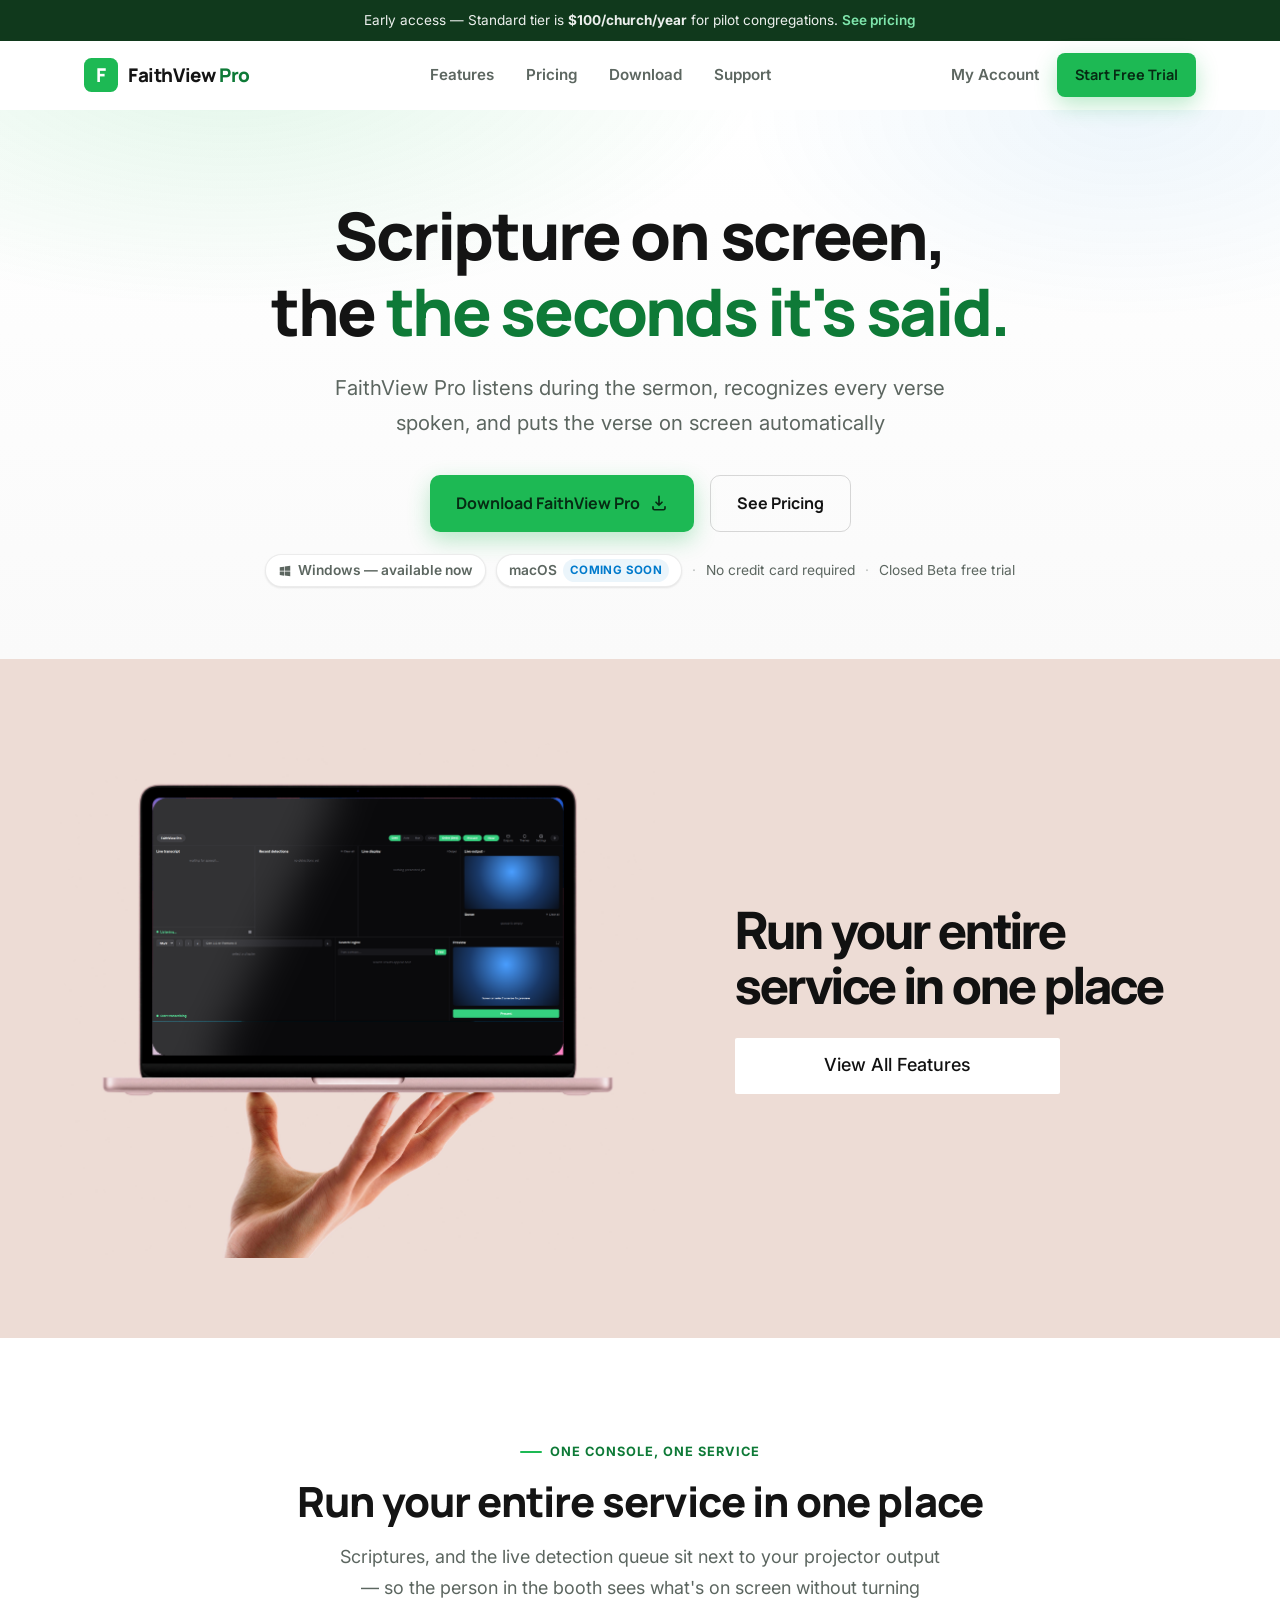
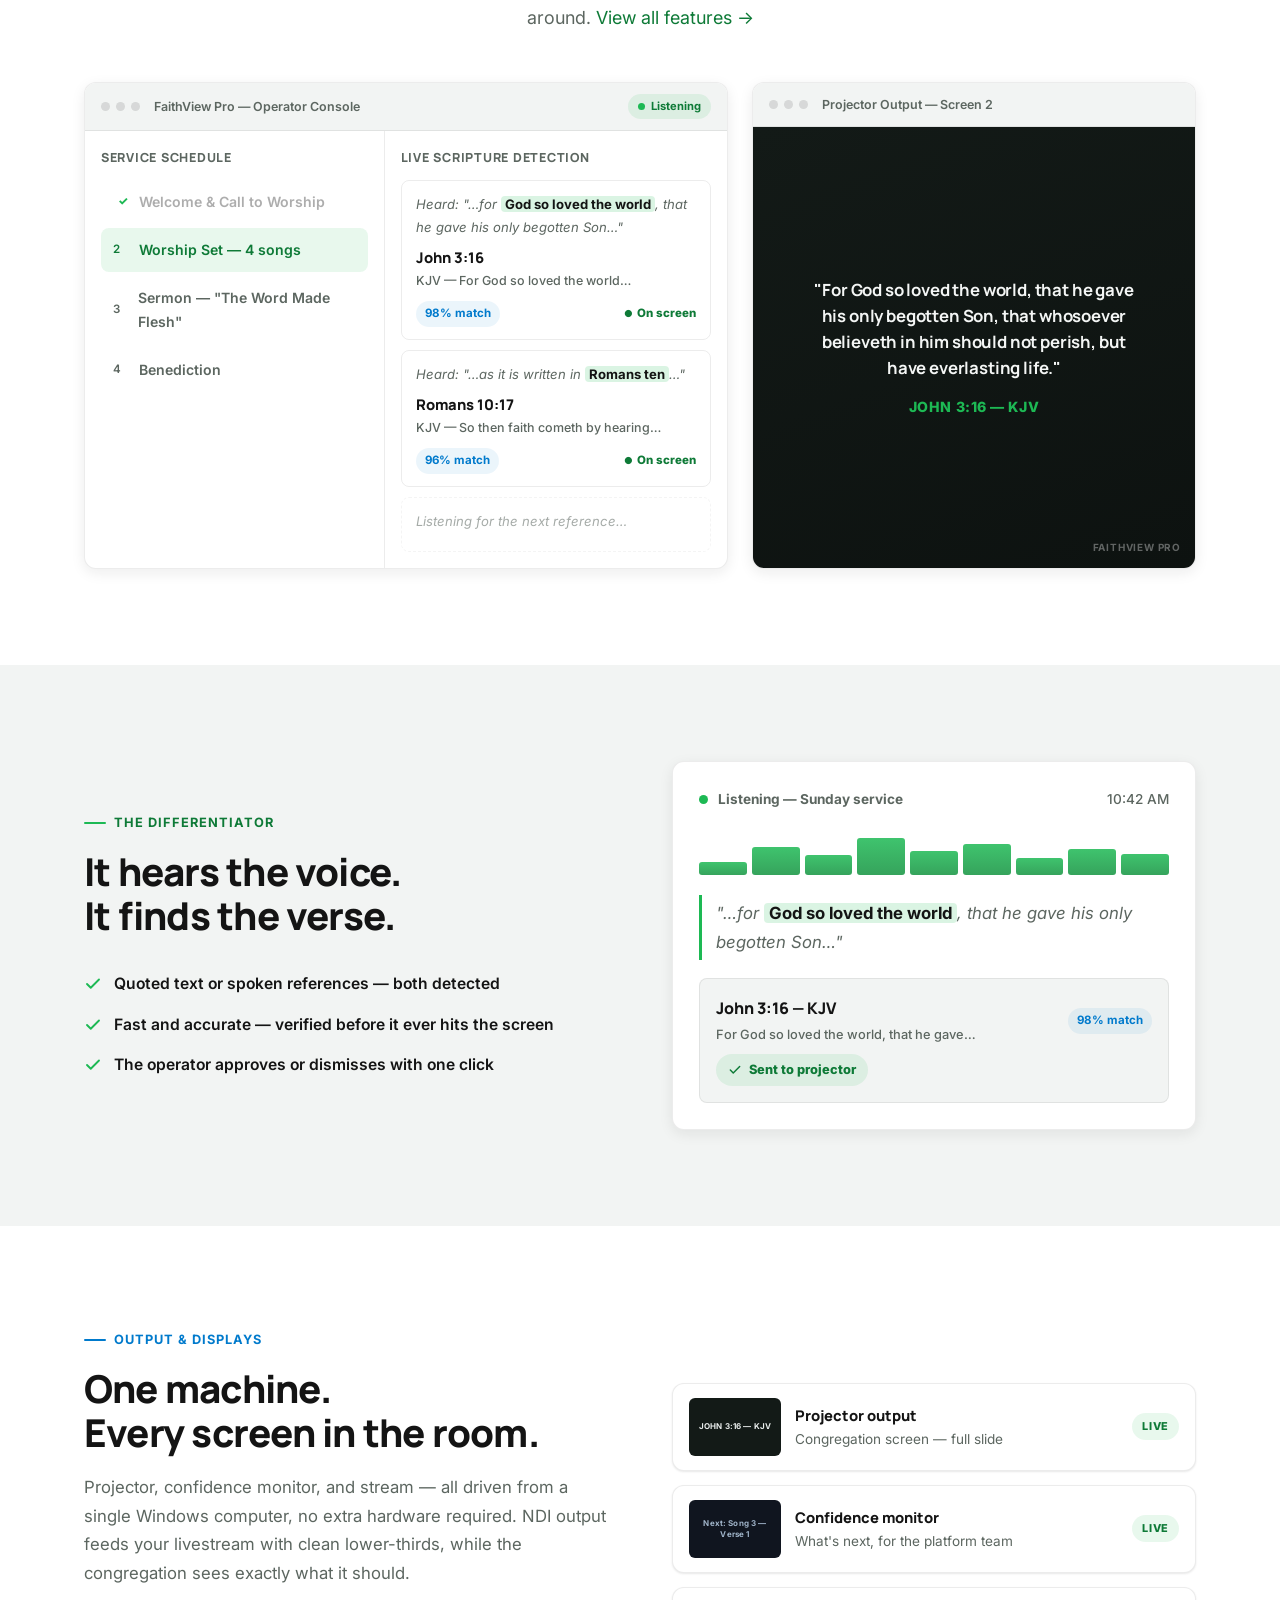
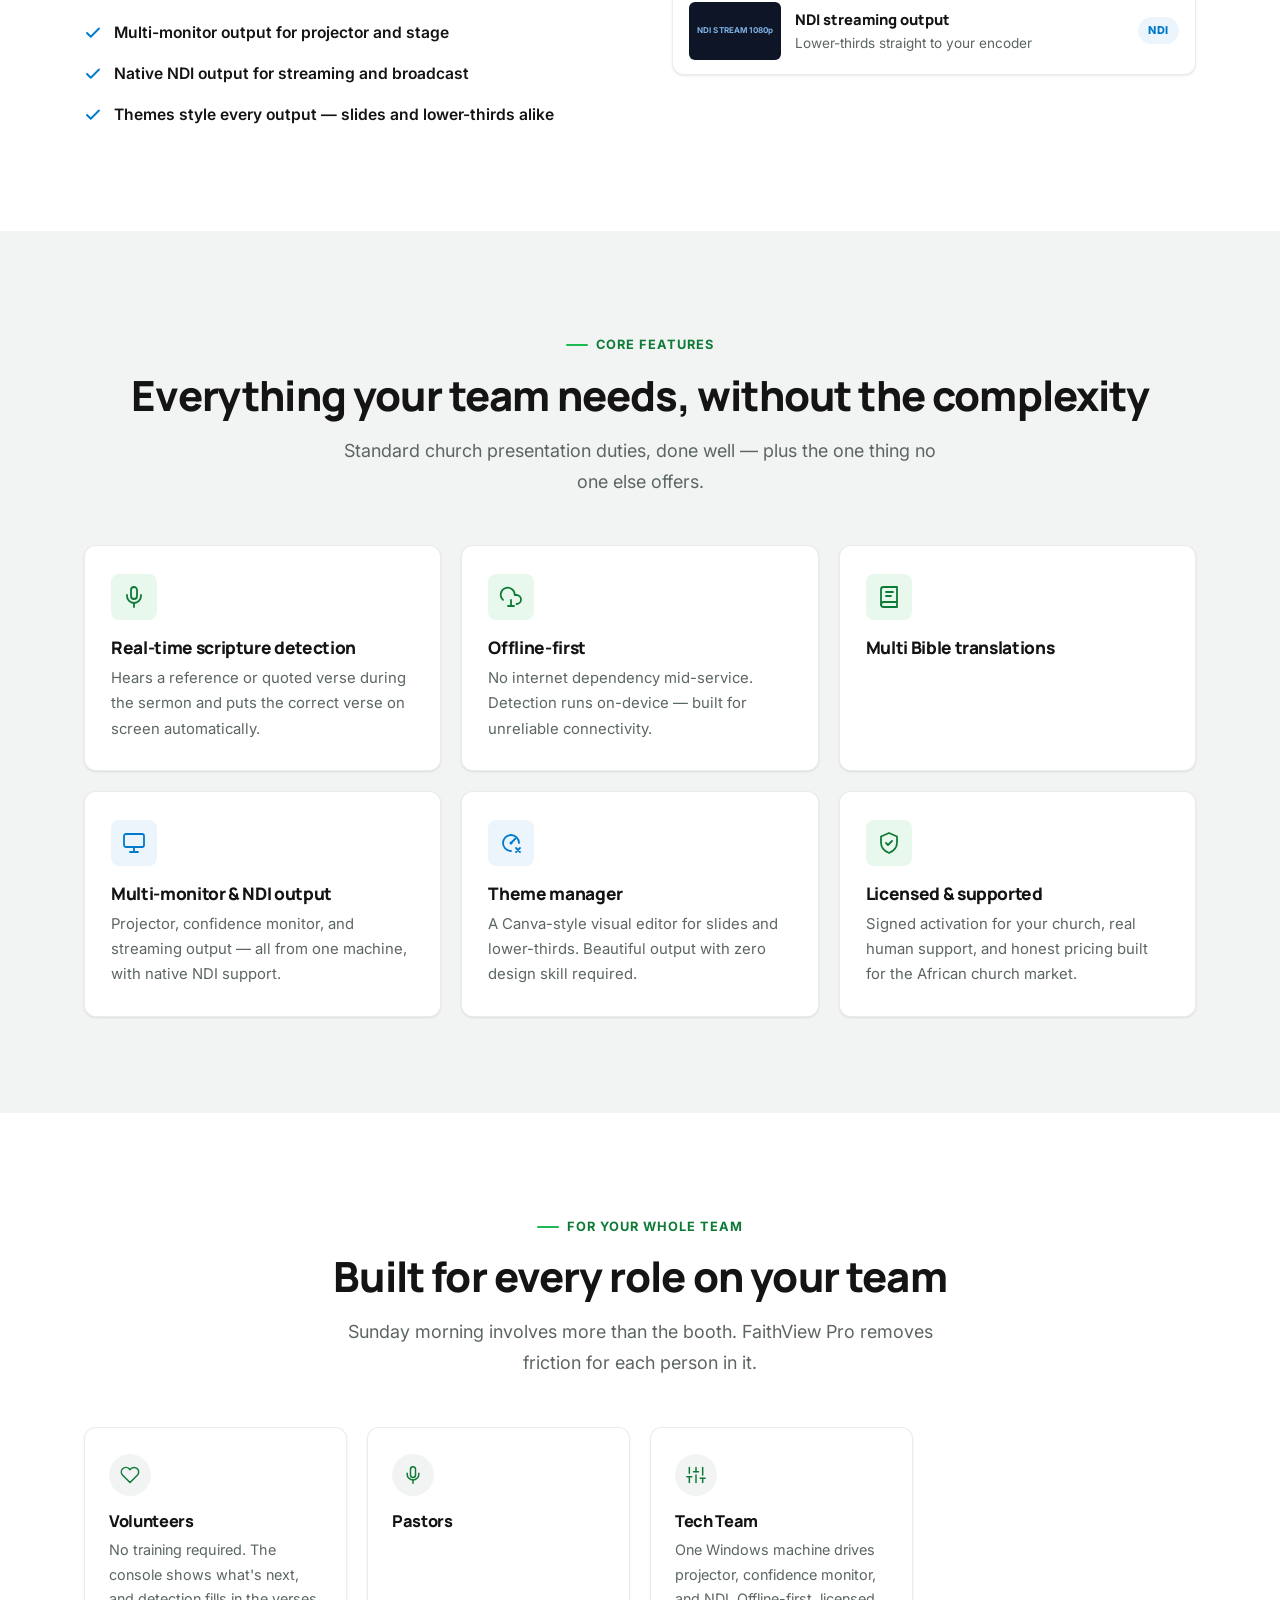
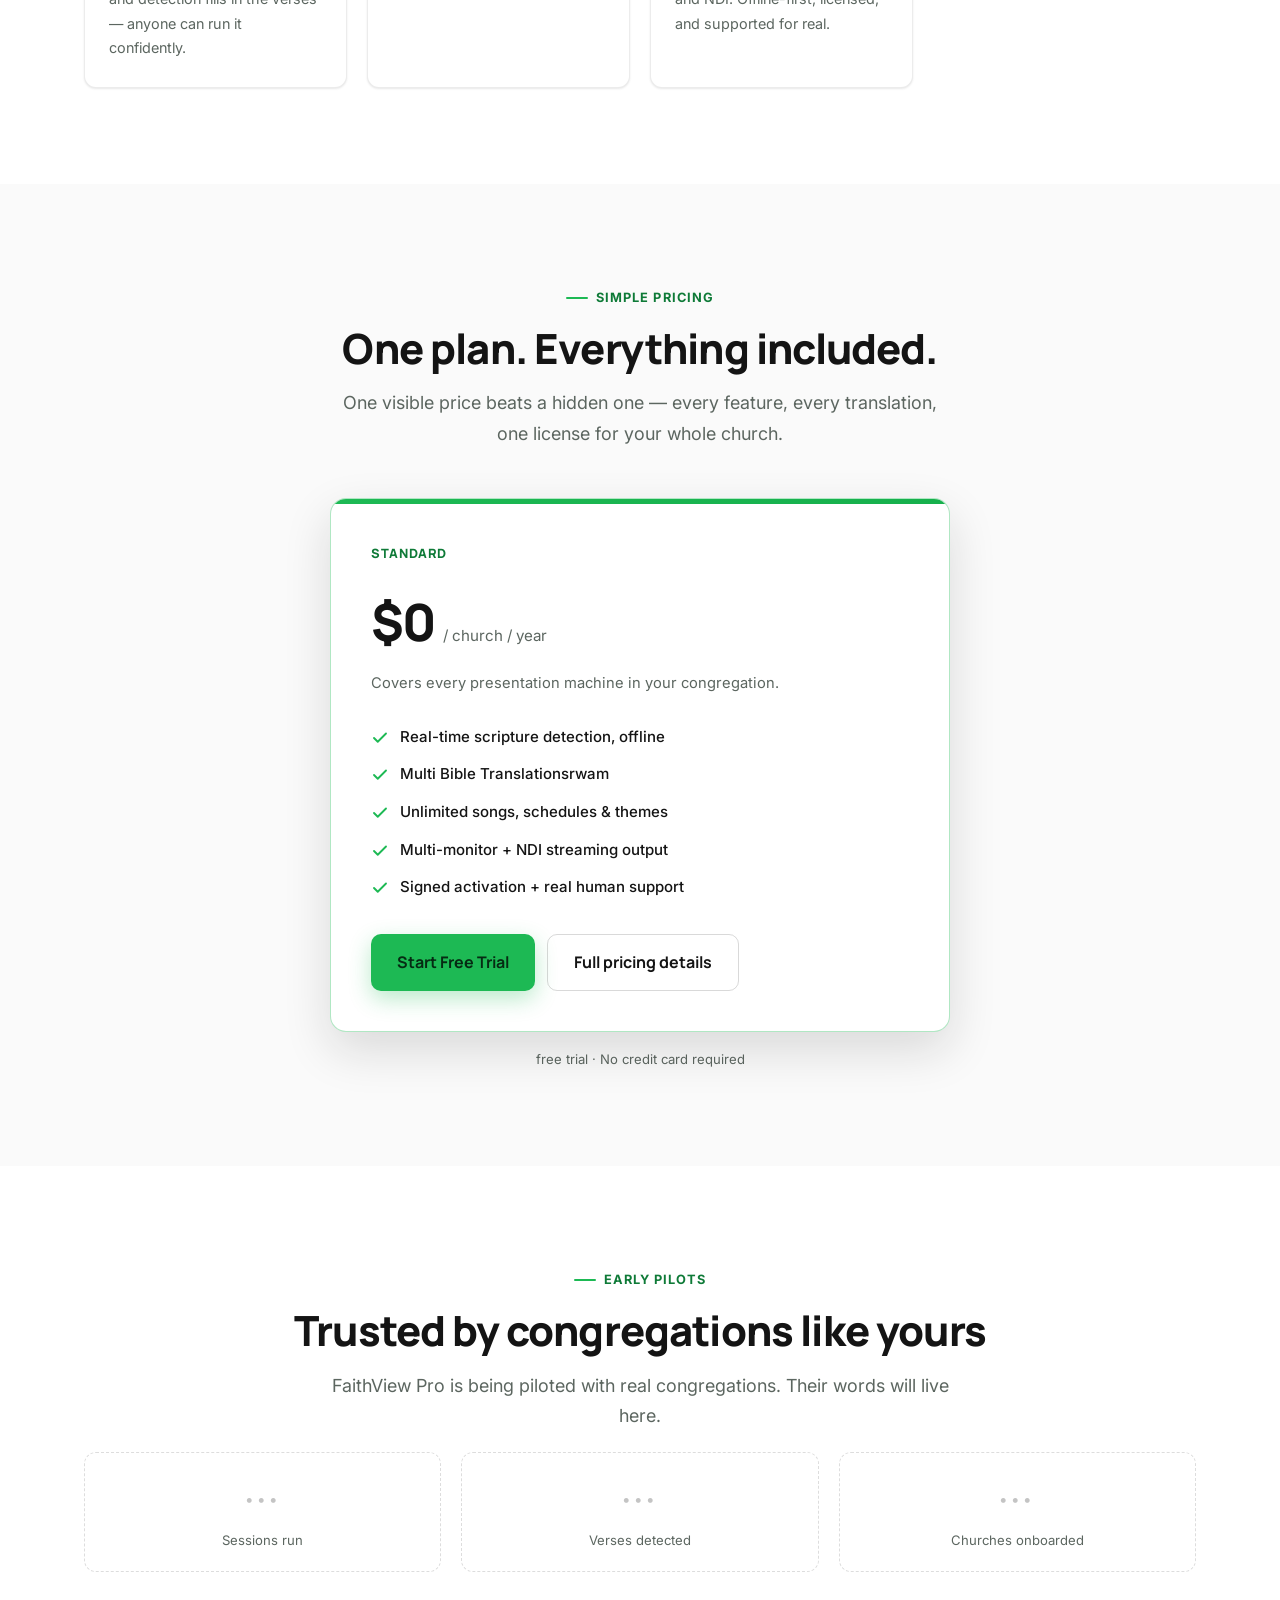
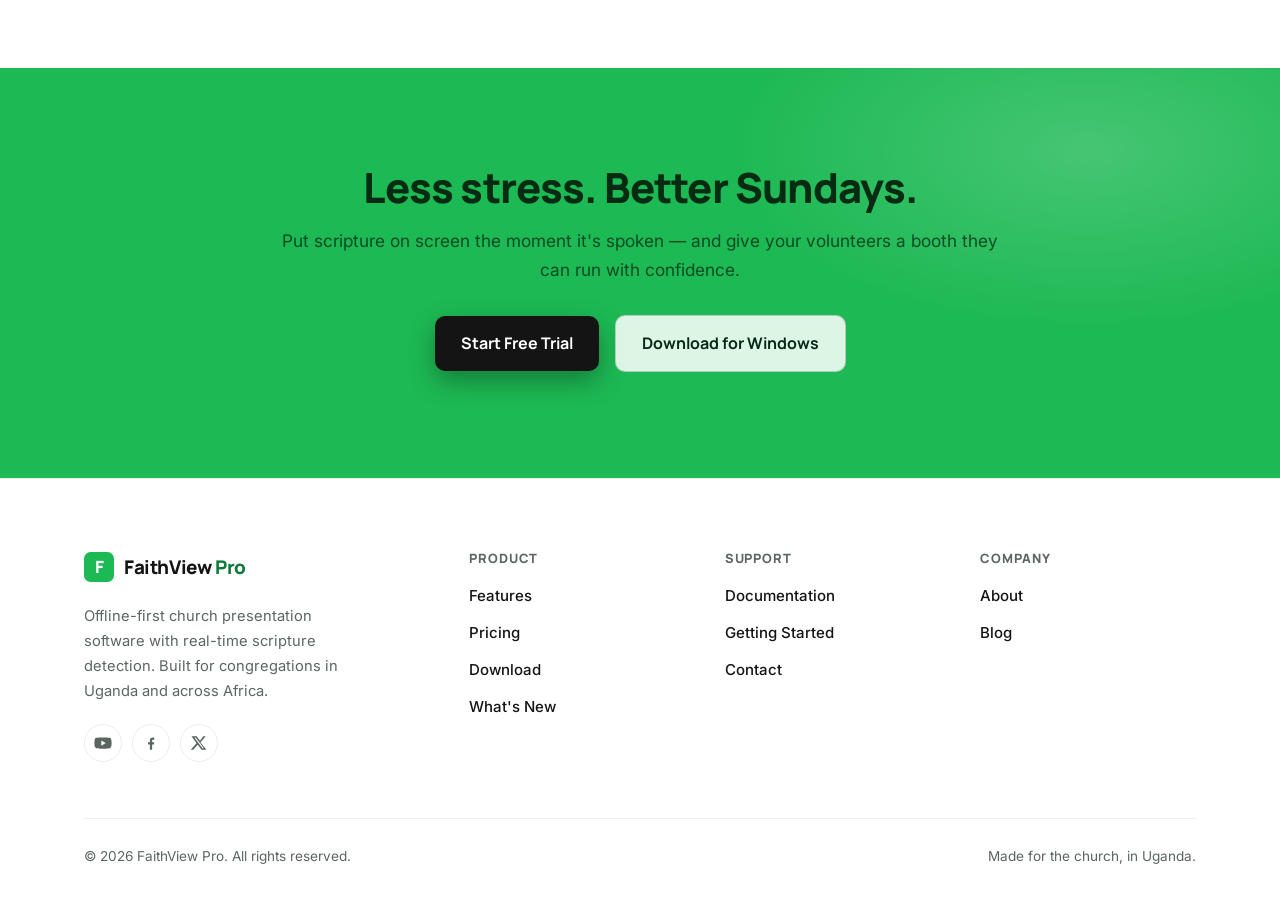
==== commit ec2a5642: "Update home and pricing copy" ====
--- a/index.html
+++ b/index.html
@@ -56,9 +56,9 @@
     <section class="hero">
       <div class="container">
         <div class="hero-inner">
-          <div class="hero-badge"><span class="pulse"></span> Real-time AI scripture detection</div>
-          <h1>Scripture on screen,<br>the <span class="accent">moment it's spoken.</span></h1>
-          <p class="hero-sub">FaithView Pro listens during the sermon, recognizes every Bible reference, and puts the verse on screen automatically — offline-first, and simple enough that a first-time volunteer can run it confidently.</p>
+   
+          <h1>Scripture on screen,<br>the <span class="accent">the seconds it's said.</span></h1>
+          <p class="hero-sub">FaithView Pro listens during the sermon, recognizes every verse spoken, and puts the verse on screen automatically</p>
           <div class="hero-ctas">
             <a class="btn btn-primary" href="download.html">
               Download FaithView Pro
@@ -75,7 +75,7 @@
             <span class="sep">·</span>
             <span>No credit card required</span>
             <span class="sep">·</span>
-            <span>30-day free trial</span>
+            <span>Closed Beta free trial</span>
           </div>
         </div>
       </div>
@@ -98,11 +98,7 @@
             service in one place
           </h2>
 
-          <p>
-            Build your schedule, edit slides, and control your
-            output in one place for consistent, reliable
-            performance every week.
-          </p>
+
 
           <a href="#features" class="service-content__button">
             View All Features
@@ -116,7 +112,7 @@
         <div class="center reveal">
           <span class="eyebrow">One console, one service</span>
           <h2 class="section-title">Run your entire service in one place</h2>
-          <p class="section-lead">Songs, scriptures, and the live detection queue sit next to your projector output — so the person in the booth sees what's on screen without turning around. <a href="features.html">View all features →</a></p>
+          <p class="section-lead">Scriptures, and the live detection queue sit next to your projector output — so the person in the booth sees what's on screen without turning around. <a href="features.html">View all features →</a></p>
         </div>
         <div class="workspace-mock reveal">
           <div class="mock-window">
@@ -177,8 +173,8 @@
         <div class="showcase reveal">
           <div>
             <span class="eyebrow">The differentiator</span>
-            <h2>It hears the reference.<br>It finds the verse.</h2>
-            <p>No competitor does this. While the sermon is being preached, FaithView Pro listens for scripture — a quoted passage or a spoken reference — and matches it against 11 Bible translations, including Luganda, Runyankole, and Swahili.</p>
+            <h2>It hears the voice.<br>It finds the verse.</h2>
+            
             <ul class="showcase-list">
               <li><svg width="18" height="18" viewBox="0 0 24 24" fill="none" stroke="#1DB954" stroke-width="2.5" stroke-linecap="round" stroke-linejoin="round" aria-hidden="true"><path d="M20 6 9 17l-5-5"></path></svg> Quoted text or spoken references — both detected</li>
               <li><svg width="18" height="18" viewBox="0 0 24 24" fill="none" stroke="#1DB954" stroke-width="2.5" stroke-linecap="round" stroke-linejoin="round" aria-hidden="true"><path d="M20 6 9 17l-5-5"></path></svg> Fast and accurate — verified before it ever hits the screen</li>
@@ -265,8 +261,8 @@
             <div class="card-icon">
               <svg width="24" height="24" viewBox="0 0 24 24" fill="none" stroke="currentColor" stroke-width="1.8" stroke-linecap="round" stroke-linejoin="round" aria-hidden="true"><path d="M4 19.5A2.5 2.5 0 0 1 6.5 17H20V2H6.5A2.5 2.5 0 0 0 4 4.5v15Z"></path><path d="M4 19.5A2.5 2.5 0 0 0 6.5 22H20v-5"></path><path d="M9 7h7M9 11h5"></path></svg>
             </div>
-            <h3>11 Bible translations</h3>
-            <p>Including African-language versions — Luganda, Runyankole, and Swahili — alongside English favorites.</p>
+            <h3>Multi Bible translations</h3>
+            <p></p>
           </div>
           <div class="card reveal">
             <div class="card-icon is-blue">
@@ -308,19 +304,13 @@
             <h3>Volunteers</h3>
             <p>No training required. The console shows what's next, and detection fills in the verses — anyone can run it confidently.</p>
           </div>
-          <div class="role-card reveal reveal-d1">
-            <div class="role-icon">
-              <svg width="20" height="20" viewBox="0 0 24 24" fill="none" stroke="currentColor" stroke-width="1.8" stroke-linecap="round" stroke-linejoin="round" aria-hidden="true"><path d="M9 18V5l12-2v13"></path><circle cx="6" cy="18" r="3"></circle><circle cx="18" cy="16" r="3"></circle></svg>
-            </div>
-            <h3>Worship Leaders</h3>
-            <p>Build the whole song set in minutes, keep every slide on theme, and edit live without panic.</p>
-          </div>
+  
           <div class="role-card reveal reveal-d2">
             <div class="role-icon">
               <svg width="20" height="20" viewBox="0 0 24 24" fill="none" stroke="currentColor" stroke-width="1.8" stroke-linecap="round" stroke-linejoin="round" aria-hidden="true"><path d="M12 2a3 3 0 0 0-3 3v7a3 3 0 0 0 6 0V5a3 3 0 0 0-3-3Z"></path><path d="M19 10v1a7 7 0 0 1-14 0v-1"></path><path d="M12 18v4"></path></svg>
             </div>
             <h3>Pastors</h3>
-            <p>Quote any reference, in any of 11 translations — it's on screen before you finish the sentence. Even in Luganda.</p>
+       
           </div>
           <div class="role-card reveal reveal-d3">
             <div class="role-icon">
@@ -343,11 +333,11 @@
         <div class="pricing-teaser reveal">
           <div class="price-card">
             <span class="price-tier">Standard</span>
-            <div class="price-row"><span class="amount">$100</span><span class="per">/ church / year</span></div>
+            <div class="price-row"><span class="amount">$0</span><span class="per">/ church / year</span></div>
             <p class="price-note">Covers every presentation machine in your congregation.</p>
             <ul class="price-includes">
               <li><svg width="18" height="18" viewBox="0 0 24 24" fill="none" stroke="#1DB954" stroke-width="2.5" stroke-linecap="round" stroke-linejoin="round" aria-hidden="true"><path d="M20 6 9 17l-5-5"></path></svg> Real-time scripture detection, offline</li>
-              <li><svg width="18" height="18" viewBox="0 0 24 24" fill="none" stroke="#1DB954" stroke-width="2.5" stroke-linecap="round" stroke-linejoin="round" aria-hidden="true"><path d="M20 6 9 17l-5-5"></path></svg> All 11 Bible translations, incl. Luganda, Runyankole &amp; Swahili</li>
+              <li><svg width="18" height="18" viewBox="0 0 24 24" fill="none" stroke="#1DB954" stroke-width="2.5" stroke-linecap="round" stroke-linejoin="round" aria-hidden="true"><path d="M20 6 9 17l-5-5"></path></svg> Multi Bible Translationsrwam</li>
               <li><svg width="18" height="18" viewBox="0 0 24 24" fill="none" stroke="#1DB954" stroke-width="2.5" stroke-linecap="round" stroke-linejoin="round" aria-hidden="true"><path d="M20 6 9 17l-5-5"></path></svg> Unlimited songs, schedules &amp; themes</li>
               <li><svg width="18" height="18" viewBox="0 0 24 24" fill="none" stroke="#1DB954" stroke-width="2.5" stroke-linecap="round" stroke-linejoin="round" aria-hidden="true"><path d="M20 6 9 17l-5-5"></path></svg> Multi-monitor + NDI streaming output</li>
               <li><svg width="18" height="18" viewBox="0 0 24 24" fill="none" stroke="#1DB954" stroke-width="2.5" stroke-linecap="round" stroke-linejoin="round" aria-hidden="true"><path d="M20 6 9 17l-5-5"></path></svg> Signed activation + real human support</li>
@@ -357,7 +347,7 @@
               <a class="btn btn-outline" href="pricing.html">Full pricing details</a>
             </div>
           </div>
-          <p class="price-fineprint">30-day free trial · No credit card required</p>
+          <p class="price-fineprint"> free trial · No credit card required</p>
         </div>
       </div>
     </section>
@@ -370,7 +360,7 @@
           <p class="section-lead">FaithView Pro is being piloted with real congregations. Their words will live here.</p>
         </div>
         <!-- TODO: replace with real testimonials from the Rwampara pilot congregation once available — do not ship placeholder text to production -->
-        <div class="placeholder-grid">
+<!--      <div class="placeholder-grid">
           <div class="quote-placeholder reveal">
             <span class="ph-tag">// TODO</span>
             <p>Testimonial from the Rwampara pilot congregation will appear here.</p>
@@ -383,7 +373,7 @@
             <span class="ph-tag">// TODO</span>
             <p>Testimonial from a lead pastor will appear here.</p>
           </div>
-        </div>
+        </div>-->  
         <!-- TODO: replace with real pilot numbers (sessions run, verses detected, churches onboarded) once measured -->
         <div class="stats-placeholder">
           <div class="stat-placeholder"><div class="value">···</div><div class="label">Sessions run</div></div>
